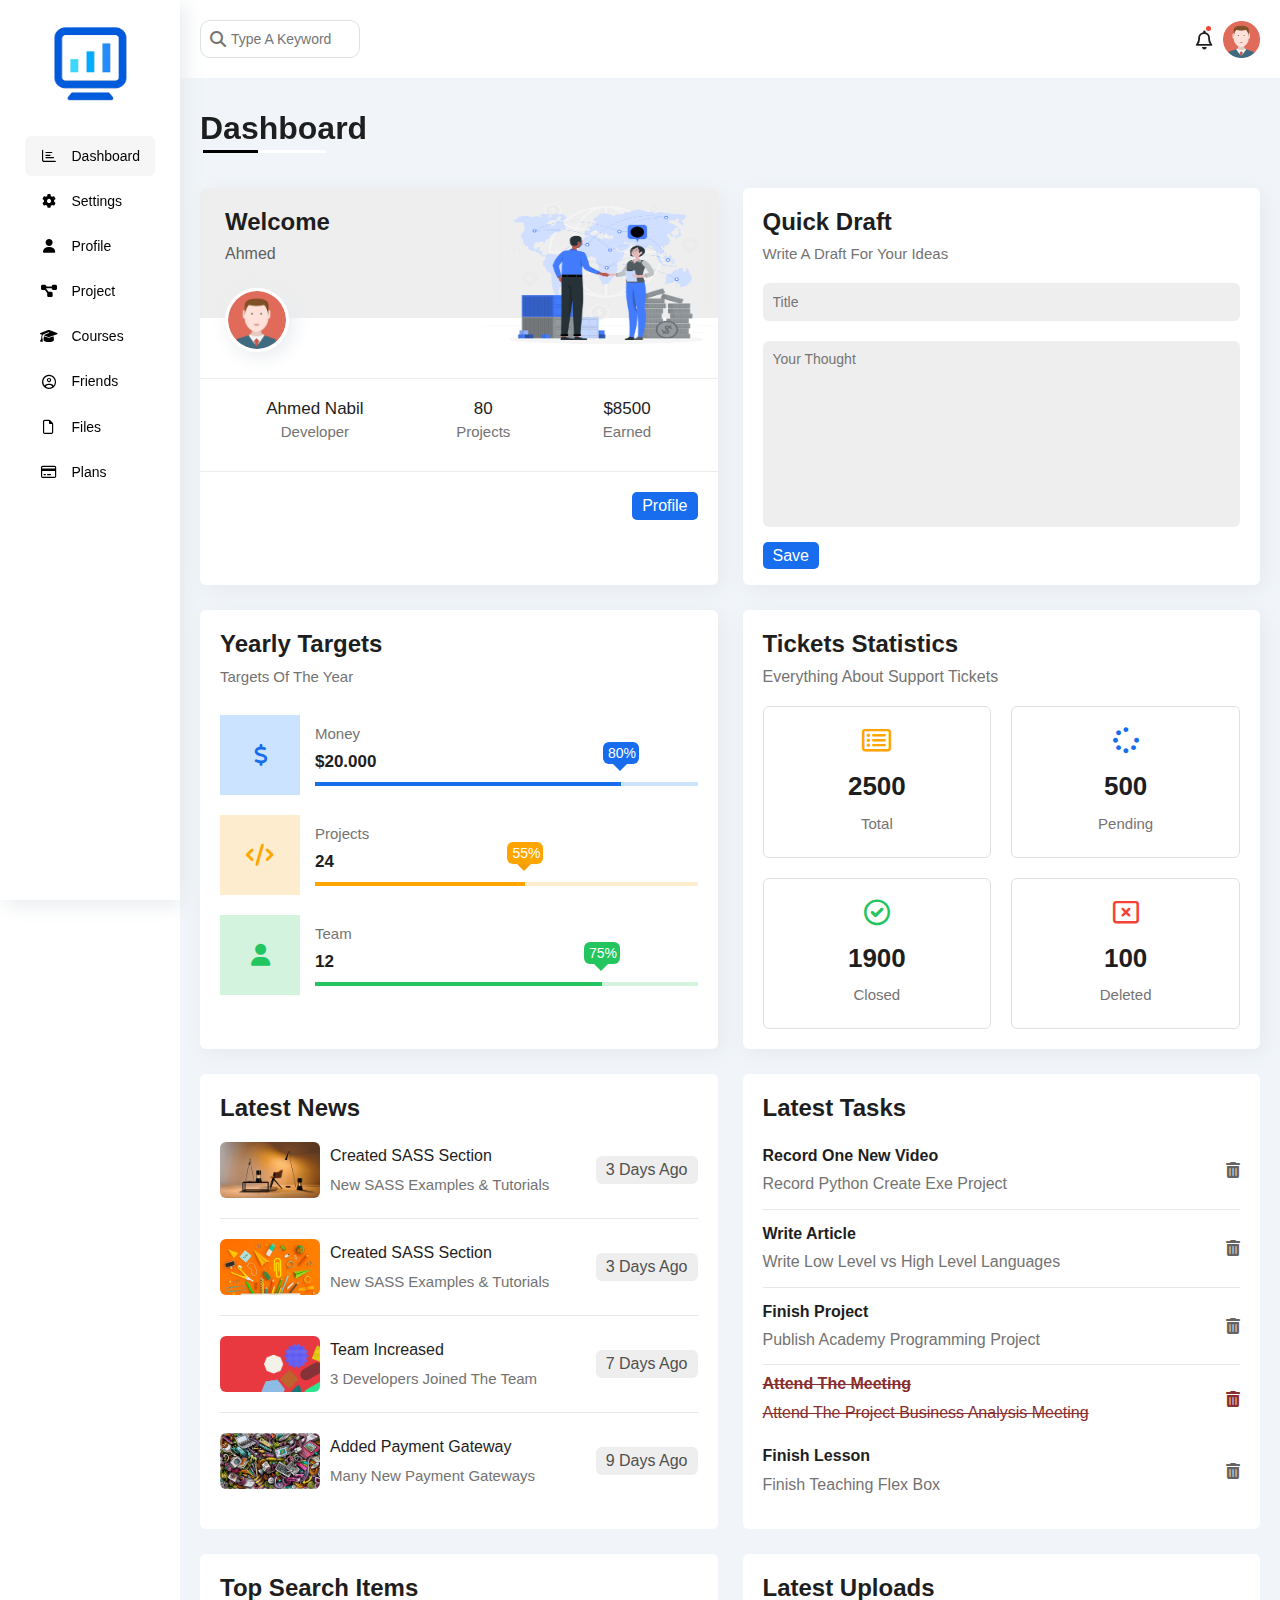
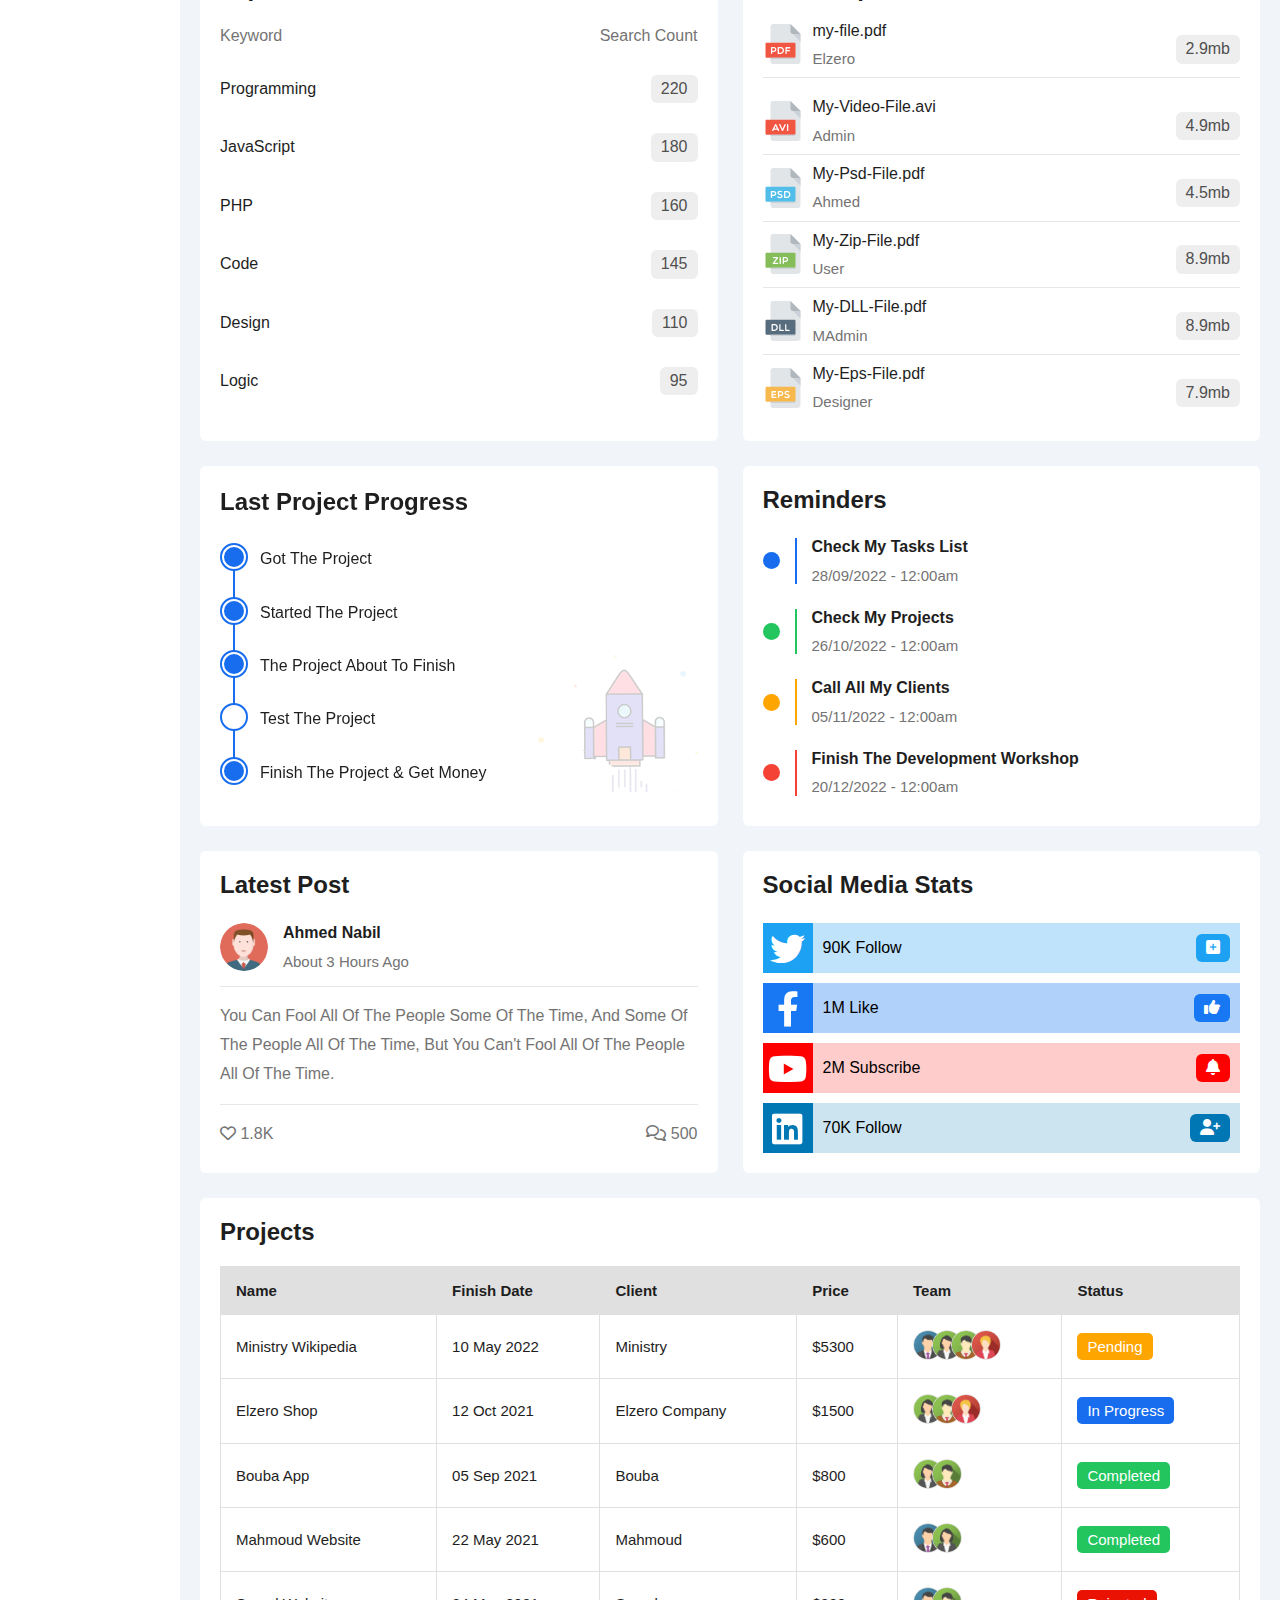
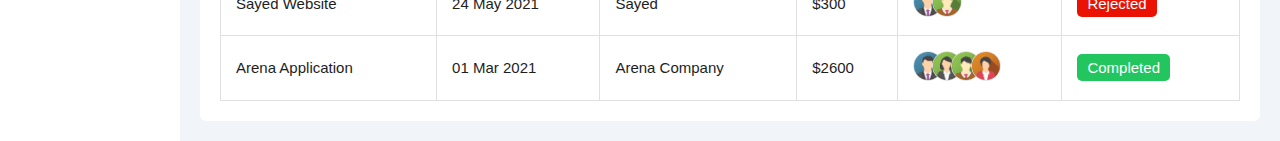
==== index.html @ 58dca756 "Add files via upload" ====
<!DOCTYPE html>
<html lang="en">
<head>
  <!-- HTML Meta Tags -->
<title>Dashboard</title>
<meta charset="UTF-8">
<meta http-equiv="X-UA-Compatible" content="IE=edge">
<meta name="viewport"    content="width=device-width, initial-scale=1.0">
<meta name="description" content="This is Free Dashboard Template For Training">
<meta property="og:image"content="imges/logo-icon.png">
<meta property="og:image:type"  content="imges/png">
<meta property="og:image:width" content="1024">
<meta property="og:image:height"content="1024"> 



  <!-- Font Awesome style -->
  <link rel="stylesheet" href="css/all.min.css">
  <!-- google font -->
  <link rel="stylesheet" href="https://fonts.google.com/share?selection.family=Cairo:wght@300;400;500;600;700;800;900">
  <!-- Favicon icon Img -->
  <link rel="apple-touch-icon"      sizes="180x180"    href="imges/apple-touch-icon.png">
  <link rel="icon" type="image/png" sizes="32x32"      href="imges/favicon-32x32.png">
  <link rel="icon" type="image/png" sizes="16x16"      href="imges/favicon-16x16.png">
  <link rel="manifest" href="imges/site.webmanifest">
  <!-- Normalize File -->
  <link rel="stylesheet" href="css/Normalize.css">
  <!-- css FrameWork File-->
  <link rel="stylesheet" href="css/framework.css">
  <!-- Css Main File -->
  <link rel="stylesheet" href="css/main.css">
</head>
<body>
<div class="container">
  <!-- start aside -->
  <aside class="box-sh">
    <a href="index.html" aria-label="logo"> <img src="imges/logo.png" alt="logo" title="Logo" width="75px" height="136px"> </a>
    <ul>
      <li><a href="index.html"    class="active"  title="Click to Dashboard" aria-label="dashboard"> <i class="ic fa-regular fa-chart-bar fa-fw"></i>      <span>Dashboard</span> </a>
      <li><a href="settings.html"  title="Click to Settings"  aria-label="settings">  <i class="ic fa-solid fa-gear fa-fw"></i>             <span>Settings</span>  </a>
      <li><a href="profile.html"   title="Click to Profile"   aria-label="profile">   <i class="ic fa-solid fa-user fa-fw"></i>             <span>Profile</span>   </a>
      <li><a href="project.html"   title="Click to Project"   aria-label="project">   <i class="ic fa-solid fa-diagram-project fa-fw"></i>  <span>Project</span>   </a>
      <li><a href="courses.html"   title="Click to Courses"   aria-label="courses">   <i class="ic fa-solid fa-graduation-cap fa-fw"></i>   <span>Courses</span>   </a>
      <li><a href="friends.html"   title="Click to Friends"   aria-label="friends">   <i class="ic fa-regular fa-circle-user fa-fw"></i>    <span>Friends</span>   </a>
      <li><a href="files.html"     title="Click to Files"     aria-label="files">     <i class="ic fa-regular fa-file fa-fw"></i>           <span>Files</span>     </a>
      <li><a href="plans.html"     title="Click to Plans"     aria-label="plans">     <i class="ic fa-regular fa-credit-card fa-fw"></i>    <span>Plans</span>     </a>
    </ul>
  </aside>
  <!-- End aside -->

  <!-- start content-->
  <div class="content">

    <!-- start header -->
    <header>
      <div class="input">
        <input type="search" name="search" aria-label="search" placeholder="Type A Keyword">
      </div>
      <div class="bell">
        <i class="fa-regular fa-bell mr-10"></i>
        <img src="imges/avatar.png" alt="avatar " width="37px" height="37px">
      </div>
    </header>
    <!-- End header -->

    <!-- start  Dashboard-->
    <section>
      <h1>Dashboard</h1>
      <div class="dash">
        <div class="welcome brd-6 box-sh pb-10">
        <div class="hed bg-s d-f jc-b">
          <div class="text pt-20">
            <h2>Welcome</h2>
            <p class="mt-10">Ahmed</p>
          </div>
          <img src="imges/welcome.png" alt="welcome" width="250px" height="200px" class="d-n">
        </div>
        <div class="img">
          <img src="imges/avatar.png" alt="avatar"width="64px" height="64px" class="brd-50 box-sh">
        </div>
        <div class="data d-f jc-a  p-20 t-c f-col">
          <div class="fs-17 fw-500 mb-10">Ahmed Nabil <span class="d-b pt-5 tex-c fs-15 font-s">Developer</span></div>
          <div class="fs-17 fw-500 mb-10">80 <span class="d-b mt-1 tex-c pt-5 fs-15 font-s">Projects</span></div>
          <div class="fs-17 fw-500 mb-10">$8500 <span class="d-b mt-1 tex-c pt-5 fs-15 font-s">Earned</span></div>
        </div>
        <div class="btn mr-20">
          <a href="profile.html" class="btn-b d-f mt-20 " aria-label="to Profile" title="Profile">Profile</a>
        </div>
        </div>
        <div class="quick bg-w p-20 brd-6 box-sh">
          <h2>Quick Draft</h2>
          <p class="tex-c mt-10 font-s fs-15">Write A Draft For Your Ideas</p>
          <input type="text" placeholder="Title" aria-label="Title" class="d-b mt-20 bg-s brd-n p-10 brd-6 w-f">
          <textarea name="" id="#" cols="30" rows="9" placeholder="Your Thought" class="d-b mt-20 mb-20 bg-s brd-n p-10 brd-6 w-f"></textarea>
          <a href="#" class="btn-b " aria-label="save" title="Save">Save</a>
        </div>
        <div class="Targets bg-w p-20 brd-6 box-sh">
          <h2>Yearly Targets</h2>
          <p class="fs-15 font-s tex-c mt-10 mb-20">Targets Of The Year</p>
          <div class="dolr mark d-f mb-10">
            <div class="ico mr-15">
              <i class="fa-solid fa-dollar-sign fa-fw i blue "></i> 
            </div>
            <div class="data f1 mt-20">
              <p class="tex-c fs-15 pb-10">Money</p>
              <span class="fs-17 d-b fw-600 pb-10">$20.000</span>
              <div class="prog">
                <span style="width: 80%" data-progress="80%" class="bg-b"></span>
              </div>
            </div>
          </div>
          <div class="code mark d-f mb-10">
            <div class="ico mr-15">
              <i class="fa-solid fa-code fa-fw i orange"></i>
            </div>
            <div class="data f1 mt-20">
              <p class="tex-c fs-15 pb-10">Projects</p>
              <span class="fs-17 d-b fw-600 pb-10">24</span>
              <div class="prog">
                <span style="width: 55%" data-progress="55%" class="bg-o"></span>
              </div>
            </div>
          </div>
          <div class="user mark d-f mb-10">
            <div class="ico mr-15">
              <i class="ic fa-solid fa-user fa-fw i green"></i>
            </div>
            <div class="data f1 mt-20">
              <p class="tex-c fs-15 pb-10">Team</p>
              <span class="fs-17 d-b fw-600 pb-10 ">12</span>
              <div class="prog">
                <span style="width: 75%" data-progress="75%" class="bg-g"></span>
              </div>
            </div>
          </div>
      </div>
      <div class="tickets brd-6 box-sh bg-w p-20">
        <h2>Tickets Statistics</h2>
        <p class="mt-10 tex-c font-s">Everything About Support Tickets</p>
        <div class="content d-f f-r gap-20 mt-20 jc-c">
          <div class="box d-f f-coll jc-c it-c lin brd p-20 brd-6 ">
            <i class="fa-regular fa-rectangle-list orange fs-26 mb-10"></i>
            <p class="fs-26 fw-700">2500</p>
            <span class="tex-c fs-15">Total</span>
          </div>
          <div class="box d-f f-coll jc-c it-c lin brd p-20 brd-6 ">
            <i class="fa-solid fa-spinner blue fs-26 mb-10"></i>
            <p class="fs-26 fw-700">500</p>
            <span class="tex-c fs-15">Pending</span>
          </div>
          <div class="box d-f f-coll jc-c it-c lin brd p-20 brd-6 ">
            <i class="fa-sharp fa-regular fa-circle-check green fs-26 mb-10"></i>
            <p class="fs-26 fw-700">1900</p>
            <span class="tex-c fs-15">Closed</span>
          </div>
          <div class="box d-f f-coll jc-c it-c lin brd p-20 brd-6">
            <i class="fa-regular fa-rectangle-xmark red fs-26 mb-10"></i>
            <p class="fs-26 fw-700">100</p>
            <span class="tex-c fs-15">Deleted</span>
          </div>
        </div>
      </div>
      <div class="news p-20 brd-6 bg-w t-cc">
        <h2>Latest News</h2>
        <div class="d-f it-c jc-b brd-b pt-20 pb-20 f-col">
          <div class="img d-f it-c f-col">
            <img class="brd-6 mr-10" src="imges/news-01.png" alt="SASS Section" width="100px" height="56px">
            <div><p>Created SASS Section</p> <span class="fs-15 font-s d-b tex-c pt-10">New SASS Examples & Tutorials</span> </div>
          </div>
          <p class="btn-sh">3 Days Ago</p>
        </div>
        <div class="d-f it-c jc-b brd-b pt-20 pb-20 f-col">
          <div class="img d-f it-c f-col">
            <img class="brd-6 mr-10" src="imges/news-02.png" alt="SASS Section" width="100px" height="56px">
            <div><p>Created SASS Section</p> <span class="fs-15 font-s d-b tex-c pt-10">New SASS Examples & Tutorials</span> </div>
          </div>
          <p class="btn-sh ">3 Days Ago</p>
        </div>
        <div class="d-f it-c jc-b brd-b pt-20 pb-20 f-col">
          <div class="img d-f  it-c f-col">
            <img class="brd-6 mr-10" src="imges/news-03.png" alt="SASS Section" width="100px" height="56px">
            <div><p>Team Increased</p> <span class="fs-15 font-s d-b tex-c pt-10">3 Developers Joined The Team</span> </div>
          </div>
          <p class="btn-sh ">7 Days Ago</p>
        </div>
        <div class="d-f it-c jc-b pt-20 pb-20 f-col">
          <div class="img d-f it-c f-col">
            <img class="brd-6 mr-10" src="imges/news-04.png" alt="SASS Section" width="100px" height="56px">
            <div><p>Added Payment Gateway</p> <span class="fs-15 font-s d-b tex-c pt-10">Many New Payment Gateways </span> </div>
          </div>
          <p class="btn-sh ">9 Days Ago</p>
        </div>
      </div>
      <div class="tasks p-20 brd-6 bg-w">
        <h2>Latest Tasks</h2>
        <div class=" d-f jc-b it-c pt-15 pb-15 brd-b mt-10">
          <p class="fw-600 mr-10">Record One New Video<span class="fw-500 d-b mt-10 tex-c font-s">Record Python Create Exe Project</span></p>
          <i class="fa-solid fa-trash-can trash"></i>
        </div>
        <div class=" d-f jc-b it-c pt-15 pb-15 brd-b">
          <p class="fw-600 mr-10">Write Article<span class="fw-500 d-b mt-10 tex-c font-s">Write Low Level vs High Level Languages</span></p>
          <i class="fa-solid fa-trash-can trash"></i>
        </div>
        <div class=" d-f jc-b it-c pt-15 pb-15 brd-b">
          <p class="fw-600 mr-10">Finish Project<span class="fw-500 d-b mt-10 tex-c font-s">Publish Academy Programming Project</span></p>
          <i class="fa-solid fa-trash-can trash"></i>
        </div>
        <div class=" d-f jc-b it-c pt-10 pb-10 ">
          <p class="fw-600 tex-d mr-10"><del>Attend The Meeting</del><span class="fw-500 d-b mt-10 tex-c font-s tex-d"><del>Attend The Project Business Analysis Meeting</del></span></p>
          <i class="fa-solid fa-trash-can tex-d "></i>
        </div>
        <div class=" d-f jc-b it-c pt-15 pb-15 ">
          <p class="fw-600 mr-10">Finish Lesson<span class="fw-500 d-b mt-10 tex-c font-s">Finish Teaching Flex Box</span></p>
          <i class="fa-solid fa-trash-can trash"></i>
        </div>
      </div>
      <div class="search p-20 brd-6 bg-w it-c">
        <h2>Top Search Items</h2>
        <div class="d-f jc-b mt-25 mb-15"><span class="tex-c">Keyword</span> <span class="tex-c">Search Count</span> </div>
        <div class="d-f jc-b it-c"><span class="">Programming</span>  <span class="btn-sh mt-15 mb-15">220</span></div>
        <div class="d-f jc-b it-c"><span class="">JavaScript</span>   <span class="btn-sh mt-15 mb-15">180</span></div>
        <div class="d-f jc-b it-c"><span class="">PHP</span>          <span class="btn-sh mt-15 mb-15">160</span></div>
        <div class="d-f jc-b it-c"><span class="">Code</span>         <span class="btn-sh mt-15 mb-15">145</span></div>
        <div class="d-f jc-b it-c"><span class="">Design</span>       <span class="btn-sh mt-15 mb-15">110</span></div>
        <div class="d-f jc-b it-c"><span class="">Logic</span>        <span class="btn-sh mt-15 mb-15">95</span></div>
      </div>
      <div class="Uploads p-20 brd-6 bg-w ">
        <h2>Latest Uploads</h2>
        <div class="d-f it-c jc-b brd-b pt-20 pb-10">
          <div class="img d-f it-c ">
            <img class="mr-10" src="imges/pdf.svg" alt="pdf-file" width="40px" height="40px">
            <div class="font-s"><p>my-file.pdf</p> <span class="fs-15 font-s d-b tex-c pt-10">Elzero</span> </div>
          </div>
          <p class="btn-sh ml-10">2.9mb</p>
        </div>
        <div class="d-f it-c jc-b brd-b pt-20 pb-10">
          <div class="img d-f it-c ">
            <img class="mr-10" src="imges/avi.svg" alt="pdf-file" width="40px" height="40px">
            <div class="font-s"><p>My-Video-File.avi</p> <span class="fs-15 font-s d-b tex-c pt-10">Admin</span> </div>
          </div>
          <p class="btn-sh ml-10">4.9mb</p>
        </div>
        <div class="d-f it-c jc-b brd-b pt-10 pb-10">
          <div class="img d-f it-c ">
            <img class="mr-10" src="imges/psd.svg" alt="psd-file" width="40px" height="40px">
            <div class="font-s"><p>My-Psd-File.pdf</p> <span class="fs-15 font-s d-b tex-c pt-10">Ahmed</span> </div>
          </div>
          <p class="btn-sh ml-10">4.5mb</p>
        </div>
        <div class="d-f it-c jc-b brd-b pt-10 pb-10 ">
          <div class="img d-f it-c ">
            <img class="brd-6 mr-10" src="imges/zip.svg" alt="zib-file" width="40px" height="40px">
            <div class="font-s"><p>My-Zip-File.pdf</p> <span class="fs-15 font-s d-b tex-c pt-10">User</span> </div>
          </div>
          <p class="btn-sh ml-10">8.9mb</p>
        </div>
        <div class="d-f it-c jc-b brd-b pt-10 pb-10">
          <div class="img d-f  it-c ">
            <img class="brd-6 mr-10 " src="imges/dll.svg" alt="dll-file" width="40px" height="40px">
            <div class="font-s"><p>My-DLL-File.pdf</p> <span class="fs-15 font-s d-b tex-c pt-10">MAdmin</span> </div>
          </div>
          <p class="btn-sh ml-10">8.9mb</p>
        </div>
        <div class="d-f it-c jc-b pt-10 pb-10 ">
          <div class="img d-f it-c">
            <img class="brd-6 mr-10" src="imges/eps.svg" alt="ebs-file" width="40px" height="40px">
            <div class="font-s"><p>My-Eps-File.pdf</p> <span class="fs-15 font-s d-b tex-c pt-10">Designer</span> </div>
          </div>
          <p class="btn-sh ml-10">7.9mb</p>
        </div>
      </div>
      <div class="project p-20 brd-6 bg-w ">
        <h2>Last Project Progress</h2>
        <div class="content d-f jc-b">
          <ul class="ml-0 mt-10 ml-20">
            <li class="pt-25 pb-10 pl-20 done font-s">Got The Project</li>
            <li class="pt-25 pb-10 pl-20 done font-s">Started The Project</li>
            <li class="pt-25 pb-10 pl-20 done font-s">The Project About To Finish</li>
            <li class="pt-25 pb-10 pl-20 crunet font-s">Test The Project</li>
            <li class="pt-25 pb-10 pl-20 done font-s">Finish The Project & Get Money</li>
          </ul>
          <img class="d-n" src="imges/project.png" alt="project" width="160px" height="152px">
        </div>
      </div>
      <div class="reminders p-20 brd-6 bg-w">
        <h2>Reminders</h2>
        <div class="mt-25 d-f it-c mb-10"><span class="bg-b d-b brd-50 mr-15 point"></span><p class="bl fw-600 pl-15 font-s ">Check My Tasks List <span class="d-b fs-15 tex-c pt-10 fw-500">28/09/2022 - 12:00am</span></p></div>
        <div class="mt-25 d-f it-c mb-10"><span class="bg-g d-b brd-50 mr-15 point"></span><p class="gr fw-600 pl-15 font-s ">Check My Projects <span class="d-b fs-15 tex-c pt-10 fw-500">26/10/2022 - 12:00am</span></p></div>
        <div class="mt-25 d-f it-c mb-10"><span class="bg-o d-b brd-50 mr-15 point"></span><p class="or fw-600 pl-15 font-s ">Call All My Clients <span class="d-b fs-15 tex-c pt-10 fw-500">05/11/2022 - 12:00am</span></p></div>
        <div class="mt-25 d-f it-c mb-10"><span class="bg-r d-b brd-50 mr-15 point"></span><p class="re fw-600 pl-15 font-s ">Finish The Development Workshop <span class="d-b fs-15 tex-c pt-10 fw-500">20/12/2022 - 12:00am</span></p></div>
      </div>
      <div class="post p-20 brd-6 bg-w">
        <h2>Latest Post</h2>
        <div class="mt-25 d-f it-c brd-b pb-15">
          <img class="brd-50 mr-15" src="imges/avatar.png" alt="user" width="48px" height="48px">
          <p class="fw-600">Ahmed Nabil <span class="fs-15 tex-c pt-10 d-b fw-500">About 3 Hours Ago</span></p>
        </div>
        <p class="lin fw-500 pt-15 pb-15 brd-b fs-16 font-s t-cc tex-c">You Can Fool All Of The People Some Of The Time, And Some Of The People All Of The Time, But You Can't Fool All Of The People All Of The Time.</p>
        <div class="d-f jc-b it-c tex-c pt-20"><span><i class="fa-sharp fa-regular fa-heart"></i> 1.8K</span> <span><i class="fa-sharp fa-regular fa-comments"></i> 500</span></div>
      </div>
      <div class="Social p-20 brd-6 bg-w">
        <h2 class="pb-15">Social Media Stats</h2>
        <div class="box-1 mt-10 pr-10 d-f jc-b it-c twit">
          <div class="d-f it-c font-s"><div class="ico mr-10 rot"><i class="fa-brands fa-twitter"></i></div> 90K Follow</div>
          <a class="btn-sh" href="#" aria-label="twitter" title="Twitter"><i class="fa-solid fa-square-plus"></i></a>
        </div>
        <div class="box-2 mt-10 pr-10 d-f jc-b it-c fac ">
          <div class="d-f it-c font-s"><div class="ico mr-10 rot"><i class="fa-brands fa-facebook-f"></i></div> 1M Like</div>
          <a class="btn-sh" href="#" aria-label="facebook" title="Facebook"><i class="fa-solid fa-thumbs-up"></i></a>
        </div>
        <div class="box-3 mt-10 pr-10 d-f jc-b it-c yout ">
          <div class="d-f it-c font-s"><div class="ico mr-10 rot"><i class="fa-brands fa-youtube"></i></div> 2M Subscribe</div>
          <a class="btn-sh" href="#" aria-label="youtube" title="Youtube"><i class="fa-solid fa-bell"></i></a>
        </div>
        <div class="box-4 mt-10 pr-10 d-f jc-b it-c link ">
          <div class="d-f it-c font-s"><div class="ico mr-10 rot"><i class="fa-brands fa-linkedin"></i></div> 70K Follow</div>
          <a class="btn-sh" href="#" aria-label="linkedin" title="Linkedin"><i class="fa-solid fa-user-plus"></i></a>
        </div>
      </div>
      </div>
      <div class="bg-w brd-6 p-20 mt-25">
        <h2 class="mb-20">Projects</h2>
        <div class="responsive-table">
        <table class="fs-15 w-f brd-t">
          <thead>
            <tr>
              <td>Name</td>
              <td>Finish Date</td>
              <td>Client</td>
              <td>Price</td>
              <td>Team</td>
              <td>Status</td>
            </tr>
          </thead>
          <tbody>
            <tr>
              <td>Ministry Wikipedia</td>
              <td>10 May 2022</td>
              <td>Ministry</td>
              <td>$5300</td>
              <td>
                <img src="imges/team-01.png" alt="team-01"/>
                <img src="imges/team-02.png" alt="team-02"/>
                <img src="imges/team-03.png" alt="team-03"/>
                <img src="imges/team-05.png" alt="team-0"/>
              </td>
              <td>
                <span class="btn-o">Pending</span>
              </td>
            </tr>
            <tr>
              <td>Elzero Shop</td>
              <td>12 Oct 2021</td>
              <td>Elzero Company</td>
              <td>$1500</td>
              <td>
                <img src="imges/team-02.png" alt="team-02"/>
                <img src="imges/team-03.png" alt="team-03"/>
                <img src="imges/team-05.png" alt="team-0"/>
              </td>
              <td><span class="btn-b">In Progress</span></td>
            </tr>
            <tr>
              <td>Bouba App</td>
              <td>05 Sep 2021</td>
              <td>Bouba</td>
              <td>$800</td>
              <td>
                <img src="imges/team-02.png" alt="" />
                <img src="imges/team-03.png" alt="" />
              </td>
              <td><span class="btn-g">Completed</span></td>
            </tr>
            <tr>
              <td>Mahmoud Website</td>
              <td>22 May 2021</td>
              <td>Mahmoud</td>
              <td>$600</td>
              <td>
                <img src="imges/team-01.png" alt="" />
                <img src="imges/team-02.png" alt="" />
              </td>
              <td><span class="btn-g">Completed</span></td>
            </tr>
            <tr>
              <td>Sayed Website</td>
              <td>24 May 2021</td>
              <td>Sayed</td>
              <td>$300</td>
              <td>
                <img src="imges/team-01.png" alt="" />
                <img src="imges/team-03.png" alt="" />
              </td>
              <td><span class="btn-r">Rejected</span></td>
            </tr >
            <tr>
              <td>Arena Application</td>
              <td>01 Mar 2021</td>
              <td>Arena Company</td>
              <td>$2600</td>
              <td>
                <img src="imges/team-01.png" alt="" />
                <img src="imges/team-02.png" alt="" />
                <img src="imges/team-03.png" alt="" />
                <img src="imges/team-04.png" alt="" />
              </td>
              <td><span class="btn-g">Completed</span></td>
            </tr >
          </tbody>
        </table>
      </div>
    </div>
    </section>
    <!-- End  Dashboard -->
  </div>
  <!-- End content-->
</div>

  <!--Font-Awesome Js File  -->
  <script src="js/all.min.js"></script>
</body>
</html>
---- css/framework.css ----
.btn-sh{
  padding:5px 10px;
  background-color: var(--second-back);
  width: fit-content;
  border-radius: 6px;
  color: #505050;
}
.btn-b{
  background-color: var(--main-color);
  color: #fff;
  padding:5px 10px;
  border: none;
  outline: none;
  border-radius: 5px;
  cursor: pointer;
  width: fit-content;
}
.btn-b:hover{
  background-color: var(--alt-color);
}
.btn-g{
  background-color: var(--green-color);
  color: #fff;
  padding:5px 10px;
  border: none;
  outline: none;
  border-radius: 5px;
  cursor: pointer;
  width: fit-content;
}
.btn-g:hover{
  background-color:#039839d8;
}
.btn-o{
  background-color: var(--orange-color);
  color: #fff;
  padding:5px 10px;
  border: none;
  outline: none;
  border-radius: 5px;
  cursor: pointer;
  width: fit-content;
}
.btn-o:hover{
  background-color:#e1930b ;
}
.btn-r{
  background-color:var(--remove-color);
  color: #fff;
  padding:5px 10px;
  border: none;
  outline: none;
  border-radius: 5px;
  cursor: pointer;
  background-color: #e91203;
  font-size: 15px;
}
@media(max-width:767px){
  .btn-sh,
  .btn-r,
  .btn-o,
  .btn-g,
  .btn-b{
    font-size: 16px;
  }
}
.btn-r:hover{
  background-color:#d81103;
}
.brd-n{
  border: none;
  outline:none;
}
.trash{
  color: #646464;
  cursor: pointer;
  transition: var(--main-transition);
}
.trash:hover{
  color: #f33f32;
}
.brd{
  border: 1px solid var(--border-color);
}
.brd-t{
  border-top: 1px solid var(--border-color);
}
.brd-b{
  border-bottom: 1px solid #e6e6e6;
}
.brd-50{
  border-radius: 50%;
}
.brd-6{
  border-radius: 6px;
}
.d-b{
  display: block;
}
.d-f{
  display: flex;
}
.f-coll{
  flex-direction: column;
}
.it-c{
  align-items: center;
}
.gap-10{
  gap:10px;
}
.gap-15{
  gap:15px;
}
.gap-20{
  gap:20px;
}
.gap-25{
  gap:25px;
}
.f1{
  flex: 1;
}
.jc-b{
  justify-content: space-between;
}
.jc-a{
  justify-content: space-around;
}
.jc-c{
  justify-content:center;
}
.jc-e{
  justify-content:space-evenly;
}
.jc-en{
  justify-content:flex-end;
}
.f-r{
  flex-wrap: wrap;
}
.mt-10{
  margin-top: 10px;
}
.mt-15{
  margin-top: 15px;
}
.mb-10{
  margin-bottom: 10px;
}
.mb-15{
  margin-bottom: 15px;
}
.mt-20{
  margin-top: 20px;
}
.mt-25{
  margin-top: 25px;
}
.mb-20{
  margin-bottom: 20px;
}
.ml-10{
  margin-top: 10px;
}
.ml-10{
  margin-left: 10px;
}
.mr-10{
  margin-right: 10px;
}
.ml-15{
  margin-left: 15px;
}
.mr-15{
  margin-right: 15px;
}
.ml-20{
  margin-left: 20px;
}
.mr-20{
  margin-right: 20px;
}
.pt-5{
  padding-top: 5px;
}
.pt-10{
  padding-top: 10px;
}
.pb-10{
  padding-bottom: 10px;
}
.pt-15{
  padding-top: 15px;
}
.pb-15{
  padding-bottom: 15px;
}
.pt-20{
  padding-top: 20px;
}
.pb-20{
  padding-bottom: 20px;
}
.pt-25{
  padding-top: 25px;
}
.pb-25{
  padding-bottom: 25px;
}
.pl-10{
  padding-left: 10px;
}
.pr-5{
  padding-right: 5px;
}
.pr-10{
  padding-right: 10px;
}
.pl-15{
  padding-left: 15px;
}
.pr-15{
  padding-right: 15px;
}
.pl-20{
  padding-left: 20px;
}
.pr-20{
  padding-right: 20px;
}
.p-10{
  padding: 10px;
}
.p-15{
  padding: 15px;
}
.p-20{
  padding: 20px;
}
.p-25{
  padding: 25px;
}
.m-5{
  margin: 8px;
}
.m-10{
  margin: 10px;
}
.m-20{
  margin: 20px;
}
.m-25{
  margin: 25px;
}
.fs-13{
  font-size: 14px;
}
.fs-14{
  font-size: 14px;
}
.fs-15{
  font-size: 15px;
}
.fs-17{
  font-size: 17px;
}
.fs-19{
  font-size: 19px;
}
.fs-22{
  font-size: 22px;
}
.fs-26{
  font-size: 26px;
}
.fw-500{
  font-weight: 500;
}
.fw-600{
  font-weight: 600;
}
.fw-700{
  font-weight: 700;
}
.t-c{
  text-align: center;
}
.t-r{
  text-align:right;
}
.tex-c{
  color: var(--tex-color);
}
.tex-d{
  color: #892f2f;
}
.lin{
  line-height: 1.8;
}
.bg-s{
  background-color: var(--second-back);
}
.bg-w{
  background-color: #fff;
}
.bg-b{
  background-color:var(--main-color);
}
.bg-g{
  background-color:var(--green-color);
}
.bg-r{
  background-color: var(--red-color);
}
.bg-o{
  background-color: var(--orange-color);
}
.green{
  color: var(--green-color);
}
.orange{
  color: var(--orange-color);
}
.blue{
  color: var(--main-color);
}
.red{
  color:var(--red-color);
}
.box-sh{
  box-shadow: var(--box-shadow);
}
.w-f{
  width: 100%;
}
.w-fit{
  width: fit-content;
}
.rot {
  position: absolute;
  left: 0;
  top: 0;
  width: 52px;
  transition: 0.3s;
}
.rot:hover {
  transform: rotate(5deg);
}

@media(max-width:767px){
  .d-n{
  display: none;
  }
  .f-col{
    flex-direction: column;
    gap: 10px;
    margin-bottom: 12px;
  }
  .font-s{
    font-size: 14px;
  }
  .font-ss{
    font-size: 16px;
  }
  .t-cc{
    text-align: center;
  }
  .p-m{
    margin-top: 20px;
  }
}
input {
  appearance: none;
  -webkit-appearance: none;
}
.toggle label {
  display: block;
  position: relative;
  width: 78px;
  height: 30px;
  border-radius:21px;
  cursor: pointer;
  font-size:14px;
  color:#d6d6d6;
  transition: .3s;
}
.toggle label::after {
  content: "";
  display: flex;
  justify-content: center;
  align-items: center;
  border-radius: 100%;
  background-color:#fff;
  animation-name: toggle-size;
  animation-duration: 0.3s;
  animation-timing-function: ease-out;
  animation-direction: forwards;
  animation-iteration-count: 1;
  animation-play-state: running;
} 
.toggle label::after, .toggle label .toggle-on, .toggle label .toggle-off {
  position: absolute;
  display: flex;
  align-items: center;
  justify-content: center;
  top: 50%;
  left: 20%;
  width:16px;
  height:15px;
  padding: 2px;
  transform: translateY(-50%) translateX(-50%);
  transition: left 0.3s ease-in-out, background-color 0.3s ease-out, width 0.4s ease-in-out, height 0.4s ease-in-out, opacity 0.3s ease-in-out;
}
.toggle input:checked + label::after, .toggle input:checked + label .toggle-on, .toggle input:checked + label .toggle-off{
  left: 82%;
}
.toggle input:checked + label{
  background-color: var(--main-color);
  color: var(--main-color);
}
.toggle .toggle-on, .toggle .toggle-off {
  z-index: 2;
}
.toggle input:not(:checked) + label{
  background: #d6d6d6;
}
.toggle input:checked + label .toggle-off, .toggle input:not(:checked) + label .toggle-on {
  width: 0;
  height: 0;
  opacity: 0;
}
@media(max-width:767px){
.toggle label{
    width: 65px;
    height: 25px;
    padding: 2px;
  }
.toggle label::after, .toggle label .toggle-on, .toggle label .toggle-off {
    width: 13px;
    height: 13px;
    font-size: 13px;
  }
  .toggle label::after, .toggle label .toggle-on, .toggle label .toggle-off {
  left: 16%;
  }
.toggle input:checked + label::after, .toggle input:checked + label .toggle-on, .toggle input:checked + label .toggle-off{
  left: 82%;
  }
}
---- css/main.css ----
/*  Start Global Values */
*{
  box-sizing: border-box;
  -webkit-box-sizing: border-box;
  -moz-box-sizing: border-box;
  margin: 0;
  padding: 0;
}
body{
font-family: 'Cairo', sans-serif;
color: #1e1e1e;
}
html{
  scroll-behavior: smooth;
}
ul{
  list-style: none;
}
a{
  text-decoration: none;
}
/*  End Global Values */

/*start variables */
:root{
--main-color:#176dee  ;
--hover-color:#f6f6f6  ;
--second-back:#eee;
--alt-color:#0059d5 ;
--tex-color:#747373 ;
--border-color:#e0e0e0;
--main-transition:.3s ;
--box-shadow: 4px 4px 20px  #e6e9ec;
--green-color:#22c55e;
--orange-color:#ffa500;
--red-color:#f44336;
}
/*End variables */
::-webkit-scrollbar {
  width: 15px;
}
::-webkit-scrollbar-track {
  background: #fff; 
}
::-webkit-scrollbar-thumb {
  background: var(--main-color); 
}
::-webkit-scrollbar-thumb:hover {
  background: var(--alt-color); 
}
::placeholder{
  font-size: 14px;
}
.active{
  background-color: var(--hover-color);
}
.container {
  display: flex;
}
/* start aside */
.container aside{
  background-color: #fff;
  height: 100vh;
  top: 0px;
  position: sticky;
}
.container aside img{
  padding-top: 25px;
  padding-bottom: 35px;
  display:block;
  margin: auto;
  position: relative;
}
.container aside ul li{
  text-align: center;
  padding:0 25px;
}
.container aside ul li a{
  color: #000;
  display: flex;
  gap: 14px;
  align-items: center;
  padding:12px 15px;
  border-radius: 6px;
  transition: var(--main-transition);
  font-size: 14px;
  margin-bottom: 5px;
} 
.container aside ul li a:hover:not(.active){
  background-color: var(--hover-color);
  transform: translateX(6px);
}
  @media(max-width:767px){
    .container aside {
      width: 55px;
      padding: 10px  12px;
    }
    .container aside img{
      width: 35px;
      height:95px;
    }
    .container aside ul li{
      padding: 0;
    }
    .container aside ul li a{
      padding:10px 15px;
      justify-content: center;
      font-size: 15px;
    }
    .container aside span{
      display: none;
    }
  }
/* End aside */

.container .content{
  overflow:hidden;
  flex: 1;
}
/* start header */
.container header{
  display: flex;
  justify-content:space-between;
  align-items: center;
  margin: 20px;
}
.container header .input input{
  padding: 10px;
  width: 160px;
  border-radius: 10px;
  outline: none;
  border: none;
  border: 1px solid var(--border-color);
  padding-left:30px ;
  font-size: 14px;
  appearance: auto;
  transition: var(--main-transition);
}
.container header .input{
  position: relative;
}
.container header .input::before{
  font-family:var(--fa-style-family-classic);
  content:"\f002";
  position: absolute;
  top: 10px;
  left: 10px;
  font-weight: bold;
  color: var(--tex-color);
}
.container header .input input:focus{
  width: 200px;
}
.container header .input input:focus::placeholder{
  transition: var(--main-transition);
  opacity:0;
}
.container header .bell{
  display: flex;
  align-items: center;
  font-size: 19px;
  position: relative;
}
.container header .bell::before{
  content: "";
  position: absolute;
  width: 5px;
  height:5px;
  border-radius: 50%;
  background-color: #f44336;
  top:5px;
  left:10px
}
@media(max-width:767px){
  .container header{
    margin: 10px;
  }
  .container header .input input:focus{
    width: 170px;
  }
  .container header .bell{
    font-size: 16px;
}
}
/* End header */

/*start section*/
.container section{
  min-height: 100vh;
  background-color:#f1f5f9 ;
  padding: 10px 20px 20px;
}
.container section h1{
  position: relative;
  padding-bottom: 20px;
}
.container section h1::after,
.container section h1::before{
  content: "";
  position: absolute;
  height: 3px;
  bottom:13px;
  left: 3px;
}
.container section h1::before{
  width:55px;
  background-color: #000;
  z-index: 1;
}
.container section h1::after{
  background-color: #fff;
  width: 123px;
}
@media(max-width:767px){
  .container section{
  padding:10px 10px 20px;
  }
}
/*End section*/

/*Start .dash*/
.container section .dash{
  display: grid; 
  grid-template-columns: repeat(auto-fill, minmax(450px , 1fr));
  grid-gap: 25px;
}
@media (max-width: 767px) {
  .container section .dash {
    grid-template-columns: minmax(200px, 1fr);
    grid-gap: 10px;
  }
}
.container section .dash .welcome{
  background-color: #fff;
}
.container section .dash .welcome .hed{
  border-radius: 6px 6px 0 0;
  padding:0px 25px;
  height: 130px;
}
.container section .dash .welcome .hed p{
  color: #5f5e5e;
}
.container section .dash .welcome .hed img{
  position: relative;
  top:-15px;
  right:-38px;
}
.container section .dash .welcome .data{
  border-top:1px solid var(--second-back); ;
  border-bottom:1px solid var(--second-back); ;
}
.container section .dash .welcome .img{
  position: relative;
  width: fit-content;
  margin-bottom: 60px;
}
.container section .dash .welcome .img img{
  position: absolute;
  object-fit: cover;
  top: -30px;
  left: 25px;
  border: 3px solid #fff;
}
.container section .dash .btn{
  display: flex;
  justify-content: flex-end;
}
textarea{
  resize: none;
}
@media(max-width:767px){
  .container section .dash .welcome .img{
  margin: 0 auto 60px;
}
.container section .dash .welcome .img img{
  left: 50%;
  transform: translateX(-50%);
}
.container section .dash .welcome .btn{
  margin-bottom: 20px;
}
}
.container section .dash .dolr .ico, 
.container section .dash .code .ico,
.container section .dash .user .ico{ 
  width: 80px;
  height: 80px;
  font-size: 10px;
  display: flex;
  justify-content: center;
  align-items: center;
  font-size: 22px;
  margin-top: 10px;
} 
.container section .dash .dolr .ico{
  background-color:#cce3ff ;
}
.container section .dash .code .ico{
  background-color:#fdecce ;
}
.container section .dash .user .ico{
  background-color:#d3f3df ;
}
.container section .dash .dolr .prog{
  height: 4px;
  background-color: #cce3ff;
}
.container section .dash .code .prog{
  height: 4px;
  background-color: #fdecce;
}
.container section .dash .user .prog{
  height: 4px;
  background-color: #d3f3df;
}
.container section .dash .dolr .prog span,
.container section .dash .code .prog span,
.container section .dash .user .prog span{
  display: block;
  height:4px;
  position: relative;
  width: 200%;
}
.container section .dash .dolr .prog span::before,
.container section .dash .code .prog span::before,
.container section .dash .user .prog span::before{
  content: attr(data-progress);
  position: absolute;
  color:#fff;
  margin-top: -40px;
  right: -18px;
  padding:3px 5px;
  width: 26px;
  text-align: center;
  border-radius: 6px;
  font-size: 14px;
}
.container section .dash .dolr .prog span::before{
  background-color: var(--main-color);
}
.container section .dash .code .prog span::before{
  background-color: var(--orange-color);
}
.container section .dash .user .prog span::before{
  background-color: var(--green-color)
}
.container section .dash .dolr .prog span::after{
  content:"";
  position: absolute;
  border-width: 7px;
  top: -18px;
  right: -6px;
  border-style:solid ;
  border-color:#176dee transparent transparent transparent;
}
.container section .dash .code .prog span::after{
  content:"";
  position: absolute;
  border-width: 7px;
  top: -18px;
  right: -6px;
  border-style:solid ;
  border-color:#f59e0b transparent transparent transparent;
}
.container section .dash .user .prog span::after{
  content:"";
  position: absolute;
  border-width: 7px;
  top: -18px;
  right: -6px;
  border-style:solid ;
  border-color:#22c55e transparent transparent transparent;
}
.container section .dash .tickets .box{
  width: calc(50% - 10px);
}
.container section .responsive-table{
  overflow-x: auto;
}
.container section table{
  border-spacing:0 ;
  min-width: 1000px;
}
.container section table thead{
  background-color: var(--border-color);
}
.container section table thead td{
  font-weight: bold;
}
.container section table td{
  border-spacing:0 ;
  padding: 15px;
  border-left:1px solid var(--border-color) ;
  border-bottom:1px solid var(--border-color) ;
}
.container section table td:last-child{
  border-right:1px solid var(--border-color) ;
}
.container section table tbody td img{
  position: relative;
  width: 30px;
  height: 30px;
  border-radius: 50%;
  border: 1px solid var(--border-color);
  transition: var(--main-transition);
  cursor: pointer;
}
.container section table tbody td img:hover{
  z-index: 1;
}
.container section table tbody td img:not(:first-child){
  margin-left: -15px;
}
.container section table tr:hover td {
  background-color:var(--hover-color);
}
@media (max-width: 767px) {
  .container section .dash .tickets .box {
    width: 100%;
  }
}
.container section .dash .project ul,
.container section .dash .project .done,
.container section .dash .project .crunet{
  position: relative;
}
.container section .dash .project ul::before{
  content: "";
  position: absolute;
  width: 2px;
  top: 26px;
  height:230px;
  background-color: var(--main-color);
  margin-left:-7px;
}
.container section .dash .project .done::before,
.container section .dash .project .crunet::before{
  content: "";
  position: absolute;
  width: 20px;
  top: 20px;
  border-radius: 50%;
  height:20px;
  margin-left:-38px;
  outline: 2px solid var(--main-color);
  border: 2px solid #fff;
}
.container section .dash .project ul .done::before{
  background-color: var(--main-color);
}
.container section .dash .project .crunet::before{
  background-color: #fff;
  animation: change-color .8s infinite alternate;
  -webkit-animation: change-color .8s infinite alternate;
}
@keyframes change-color {
  0%{
    background-color: var(--main-color);
  }
}
.container section .dash .project img{
  opacity: 20%;
  position: relative;
  top:140px;
}
.container section .dash .reminders .bl{
  border-left: 2px solid var(--main-color);
}
.container section .dash .reminders .gr{
  border-left: 2px solid var(--green-color);
}
.container section .dash .reminders .or{
  border-left: 2px solid var(--orange-color);
}
.container section .dash .reminders .re{
  border-left: 2px solid var(--red-color);
}
.container section .dash .reminders .point{
  width: 17px;
  height: 17px;
}
.container section .dash .Social .box-1{
  background-color: #bee3fb;
  color:#000;
}
.container section .dash .Social .box-1 a{
  background-color: #1da1f2;
  color: #fff;
}
.container section .dash .Social .box-1 .ico{
  background-color: #1da1f2;
}
.container section .dash .Social .box-2{
  background-color: #b0d1fa ;
  color: #000;
}
.container section .dash .Social .box-2 a{
  background-color: #1877f2;
  color: #fff;
}
.container section .dash .Social .box-2 .ico{
  background-color: #1877f2;
}
.container section .dash .Social .box-3{
  background-color: #ffcccc ;
  color: #000;
}
.container section .dash .Social .box-3 a{
  background-color: #ff0000;
  color: #fff;
}
.container section .dash .Social .box-3 .ico{
  background-color: #ff0000;
}
.container section .dash .Social .box-3{
  background-color: #ffcccc ;
  color: #000;
}
.container section .dash .Social .box-3 a{
  background-color: #ff0000;
  color: #fff;
}
.container section .dash .Social .box-4 .ico{
  background-color: #0077b5;
}
.container section .dash .Social .box-4{
  background-color: #cce4f0 ;
  color:  #000;
}
.container section .dash .Social .box-4 a{
  background-color: #0077b5;
  color: #fff;
}
.container section .dash .Social .ico{
  position: relative;
  max-width: 50px;
  height: 50px;
  font-size: 10px;
  color: #fff;
  font-size: 35px;
  display: flex;
  justify-content:center;
  align-items: center;
}
.container section .dash .Social a:hover{
  transition: var(--main-transition);
  opacity: 65%;
}
/*End .dash*/

/* start setting */
.setting :nth-child(2) input[type="email"]{
  background-color: #ebf2fc;
  cursor: no-drop;
}
.setting > :nth-child(4) input{
  border-left: none;
  background-color: var(--second-back);
  border-radius: 0 6px 6px 0;
} 
.setting > :nth-child(4) div:focus-within .ico{
  color: #000;
}
.setting .ico{
  background-color: var(--second-back);
  padding:11.2px;
  width: 43px;
  border-radius: 6px 0px 0px 6px;
  border-right: none;
  border-right: 1px solid var(--border-color);
}
.setting input[type="checkbox"],
.setting input[type="radio"]{
  appearance: none;
  -webkit-appearance: none;
}
.setting .control label {
  padding-left:30px;
  cursor: pointer;
  position: relative;
}
.setting .control label::before,
.setting .control label::after {
  position: absolute;
  left: -5px;
  top: 50%;
  margin-top: -10px;
  border-radius: 4px;
}
.setting .control label::before {
  content: "";
  width: 14px;
  height: 14px;
  border: 2px solid var(--border-color);
  transition:var(--main-transition);
}
.setting .control label:hover::before {
  border-color: var(--main-color);
}
.setting .control label::after {
  font-family: var(--fa-style-family-classic);
  content: "\f00c";
  font-weight: 900;
  background-color: var(--main-color);
  color: white;
  font-size: 12px;
  width: 18px;
  height: 18px;
  display: flex;
  justify-content: center;
  align-items: center;
  transform: scale(0) rotate(360deg);
  transition:var(--main-transition);
}
.setting .control input[type="checkbox"]:checked + label::after {
  transform: scale(1);
}
.setting .manger .radio-1 label {
  padding-left: 30px;
  font-size: 17px;
  cursor: pointer;
  position: relative;
}
.setting .manger .radio-1 label::before {
  content: "";
  position: absolute;
  top: 50%;
  left: 0;
  margin-top: -11px;
  width: 18px;
  height: 18px;
  border: 2px solid var(--border-color);
  border-radius: 50%;
}
.setting .manger .radio-1 label::after {
  content: "";
  position: absolute;
  top: 3.7px;
  left: 5px;
  width: 12px;
  height: 12px;
  background: var(--main-color);
  border-radius: 50%;
  transition: 0.3s;
  transform: scale(0);
}
.setting .manger .radio-1 input[type="radio"]:checked + label::before {
  border-color: var(--main-color);
}
.setting .manger .radio-1 input[type="radio"]:checked + label::after {
  transform: scale(1);
}
.setting .manger .radio-2 {
  display: grid;
  grid-template-columns:repeat(auto-fill, minmax(300px , 1fr));
  gap: 10px;
}
.setting .manger .radio-2 label{
  display: flex;
  gap: 17px;
  flex-direction: column;
  padding: 15px;
}
  .setting .manger .radio-2 label{
    border: 2px solid #eee;
    cursor: pointer;
  }

.setting .manger .radio-2 input:checked + label{
  border: 2px solid var(--main-color);
  color:var(--main-color);
}
@media(max-width:767px){
  .setting .manger .radio-2 {
    grid-template-columns:repeat(auto-fill, minmax(210px , 1fr));
    align-content: center;
    margin-left: -8px;
  }
}
/* End setting */

/* start profile */
.profile .toggle label::after, .toggle label .toggle-on, .toggle label .toggle-off {
  width:10px;
  height:10px;
  padding: 2px;
  font-size: 11px;
}
.profile .toggle label {
  display: block;
  position: relative;
  width: 78px;
  height: 22px;
}

.profile .img-box{
  width: 300px;
  border-right: 1px solid var(--border-color);
}
.profile .img-box .range{
  height: 6px;
  width: 150px;
  margin: 10px auto;
  position: relative;
}
.profile .img-box .range::before{
  position: absolute;
  content: "";
  background-color: var(--main-color);
  height: 100%;
  width: 70%;
  left: 0;
  border-radius: 6px;
}
.profile .img-box .star{
  color: #f59e0b;
}
.profile .info-box .info-row{
  transition: var(--main-transition);
}
.profile .info-box .info-row:hover{
  background-color: var(--hover-color);
}
.profile .info-box .info-row {
  flex-wrap: wrap;
  gap: 15px;
} 
.profile .info-box .info-row > div {
  min-width: 280px;
} 
.profile .data .skills{
  flex-grow: 1;
}
.profile .data .activities{
  line-height: 1.6;
  flex-grow: 2;
}
@media(max-width:990px){
  .profile .data{
    flex-direction: column;
  }
  .profile .data .skills > div{
    text-align: center;
  }
}
@media(max-width:767px){
  .profile .overview{
    padding: 8px;
  }
  .profile .img-box{
    border: none;
  }
  .profile .info-row{
    padding: 10px;
  }
  .profile .info-box .info-row {
    line-height: 1.5;
    gap: px;
  } 
  .profile .info-box .info-row > div {
    min-width: 195px;
    padding-right:5px;
  }
  .profile .data .skills{
    font-size: 14px;
    padding: 15px;
  }
  .profile .data .activities p{
    text-align: center;
    padding: 15px;
  }
}
/* End profile */

/* start project */
.project h2{
  position: relative;
  padding-top: 2px;
}
.project h2 span{
  position: absolute;
  right:0px;
  top: -10px;
}
.project h2 + p{
  padding-top: 10px;
}
.project .img{
  margin-top: 20px;
  margin-left:12px;
}
.project .img img{
  margin-left: -15px;
  cursor: pointer;
}
.project .img img:hover{
  z-index: 1;
}
.project .show{
  margin-top: 30px;
  padding: 20px 0;
}
.project .range{
  height: 8px;
  width: 270px;
  position: relative;
}
.project .range::before{
  position: absolute;
  content: "";
  background-color: var(--second-back);
  height: 100%;
  left: -1px;
  border-radius:6px ;
}
.project .row-1 .range::before{
  width: 60%;
  background-color: var(--red-color);
}
.project .row-2 .range::before{
  width: 85%;
  background-color: var(--green-color);
}
.project .row-3 .range::before{
  width: 70%;
  background-color: var(--main-color);
}
.project .row-3 .range::before{
  width: 57%;
  background-color: var(--red-color);
}
.project .row-4 .range::before{
  width: 70%;
  background-color: var(--orange-color);
}
.project .row-5 .range::before{
  width: 80%;
  background-color: var(--green-color);
}
@media(max-width:767px){
  .project .show{
    display: flex;
    flex-wrap: wrap;
    justify-content: flex-end;
    gap: 10px;
  }
  .project .range{
    width: 200px;
  }
}
/* End project */

/* Start courses */
.courses{
  display: grid;
  grid-template-columns: repeat(auto-fill, minmax(330px, 1fr));
  grid-gap: 20px;
}
@media(max-width:767px){
  .courses{
    grid-template-columns: repeat(auto-fill, minmax(220px, 1fr));
  }
}
.courses .box{
  overflow: hidden;
  position: relative;
}
.courses img{
  border-radius: 6px 6px 0px 0;
}
.courses .instructor{
  position: absolute;
  top:15px;
  left: 15px;
  border-radius: 50%;
  border: 2px solid var(--border-color);
}
.courses .box .text :nth-child(2){
  line-height: 1.5;
}
.courses .box .text :nth-child(3){
  position: relative;
}
.courses .box .text :nth-child(3) a{
  position: relative;
}
.courses .box .text :nth-child(3) {
  display: flex;
  justify-content: center;
  align-items: center;
}
.courses .box .text :nth-child(3)::before{
  position: absolute;
  content: "";
  width: 100%;
  top: 68%;
  height: 1px;
  background-color: var(--border-color);
}
/* End courses */

/* Start Friends */
.friends{
  display: grid;
  grid-template-columns: repeat(auto-fill, minmax(300px, 1fr));
  grid-gap: 25px;
}
@media(max-width:767px){
  .friends{
    grid-template-columns: repeat(auto-fill, minmax(220px, 1fr));
    margin: 0 20px;
  }
}
.friends .box .img .icon{
  display: flex;
}
.friends .box .img .icon a{
  display: flex;
  align-items: center;
  justify-content: center;
  transition: var(--main-transition);
  width: 33px;
  height:33px; 
  margin-right:7px;
}
.friends .box .img .icon a:hover{
  background-color: var(--main-color);
  color: #fff;
}
.friends .butn span,
.friends .butn span{
  margin-bottom:10px;
}
/* End Friends */

/* Start Files */
.files .download{
  flex: 1;
  display: grid;
  grid-template-columns: repeat(auto-fill, minmax(200px, 1fr));
  gap: 20px;
}
.files .upload{
  min-width: 260px;
  max-height: 430px;
}
.files .upload a:hover .up{
  animation: to-up .3s linear infinite alternate;
  -webkit-animation: to-up .3s linear infinite alternate;
}
@keyframes to-up {
from {
  transform: translateY(0px);
}
to {
  transform: translateY(-5px);
}
}
.upload .ico{
  border-radius: 2px;
  width: 40px;
  height: 40px;
  display: flex;
  justify-content: center;
  align-items: center;
  font-size: 18px;
  margin-right: 10px;
}
.upload :nth-child(2) .ico{
  background-color: #cce3ff;
}
.upload :nth-child(3) .ico{
  background-color: #d3f3df ;
}
.upload :nth-child(4) .ico{
  background-color: #f9c0ba;
}
.upload :nth-child(5) .ico{
  background-color: #fdecce ;
}
@media(max-width:767px){
  .files .upload{
    min-width: 220px;
  }
  .files{
    flex-direction:column-reverse;
  }
}
/* End Files */

/* start Plans */
.plans{
  display: grid;
  grid-template-columns: repeat(auto-fill, minmax(350px, 1fr));
  gap: 20px;
}
@media(max-width:767px){
  .plans{
    display: grid;
    grid-template-columns: repeat(auto-fill, minmax(230px, 1fr));
    gap: 20px;
}
}
.plans :nth-child(1) h2{
  color: #fff;
  outline: 3px solid #3a8143;
  border: 4px solid #fff;
  background-color:#3a8143;
}
.plans :nth-child(1) a{
  background-color:#3a8143;
}
.plans :nth-child(1) a:hover{
  background-color:#5ca36c;
}
.plans :nth-child(2) h2{
  color: #fff;
  outline: 3px solid var(--main-color);
  border: 4px solid #fff;
}
.plans :nth-child(3) h2{
  color: #fff;
  border: 4px solid #fff;
  outline: 3px solid #1f1f1f;
  background-color:#1f1f1f;
}
.plans a{
  padding:5px 12px;
}
/* End Plans */
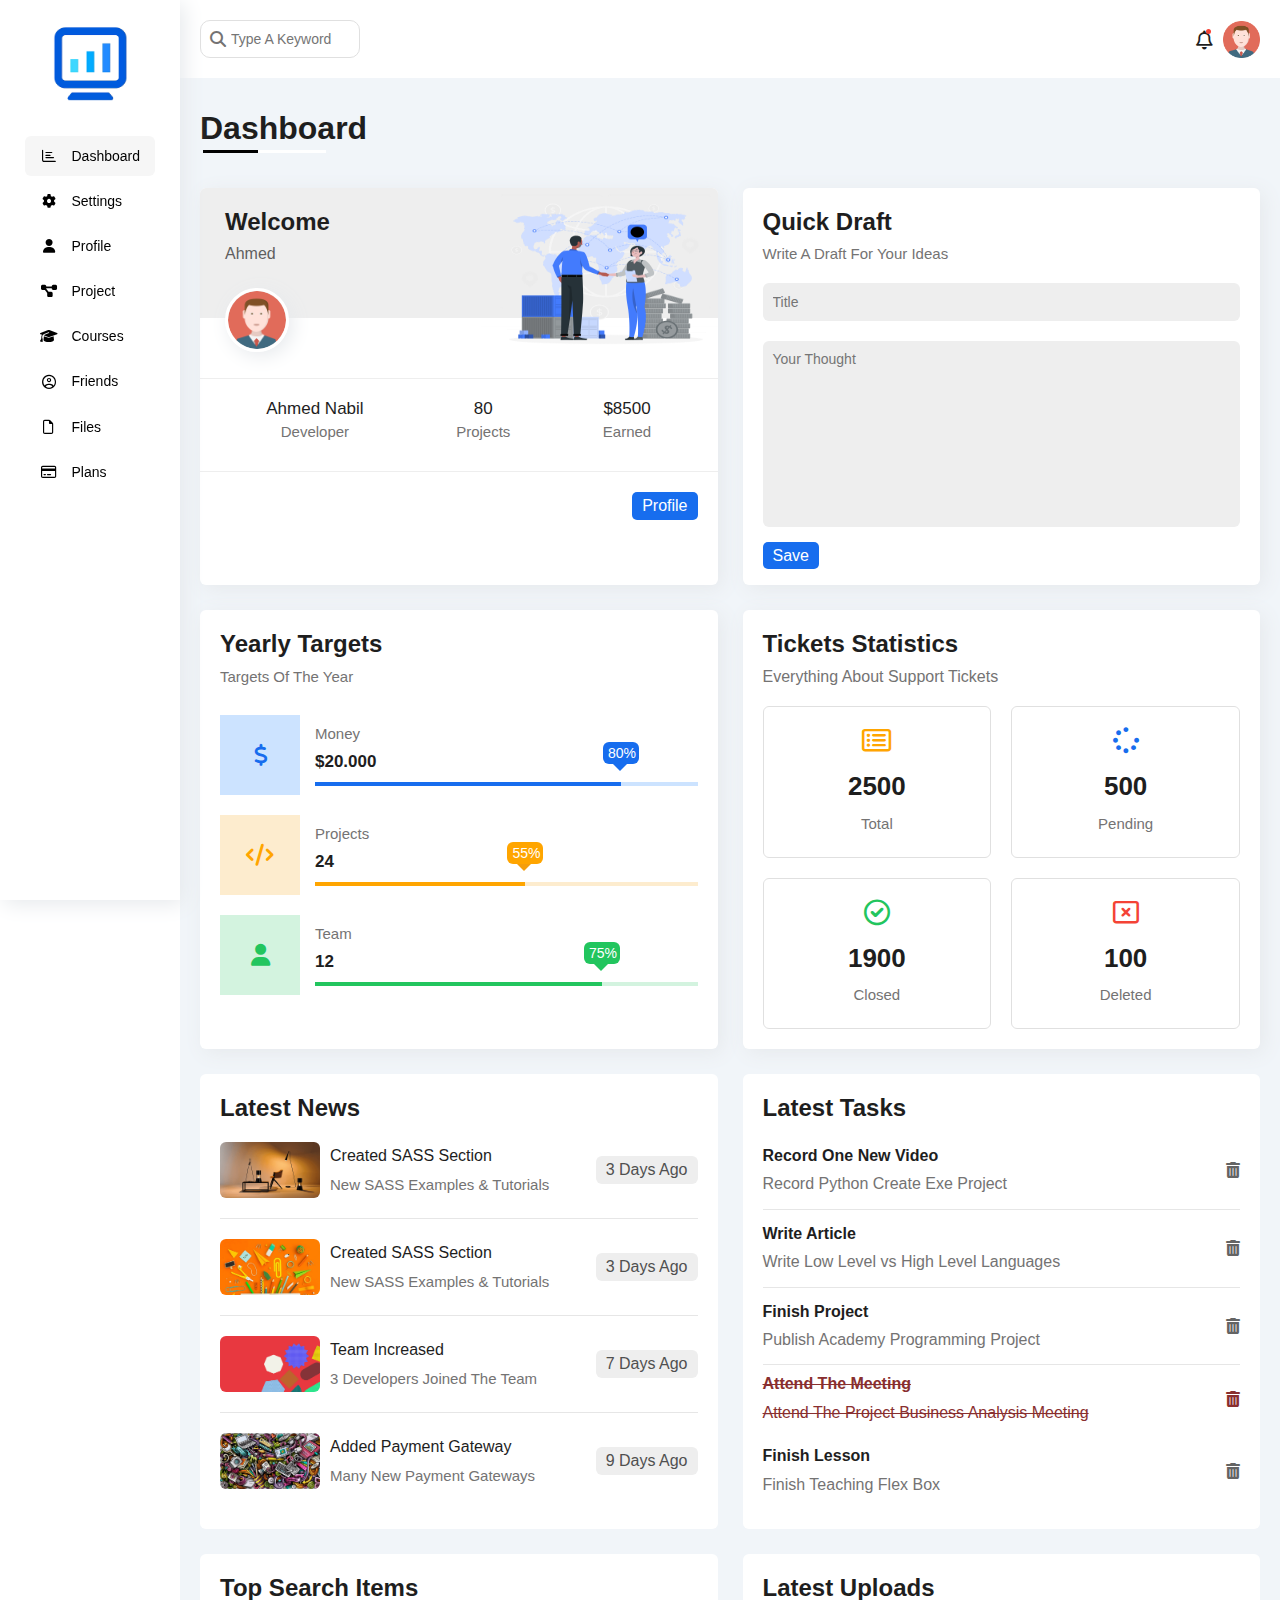
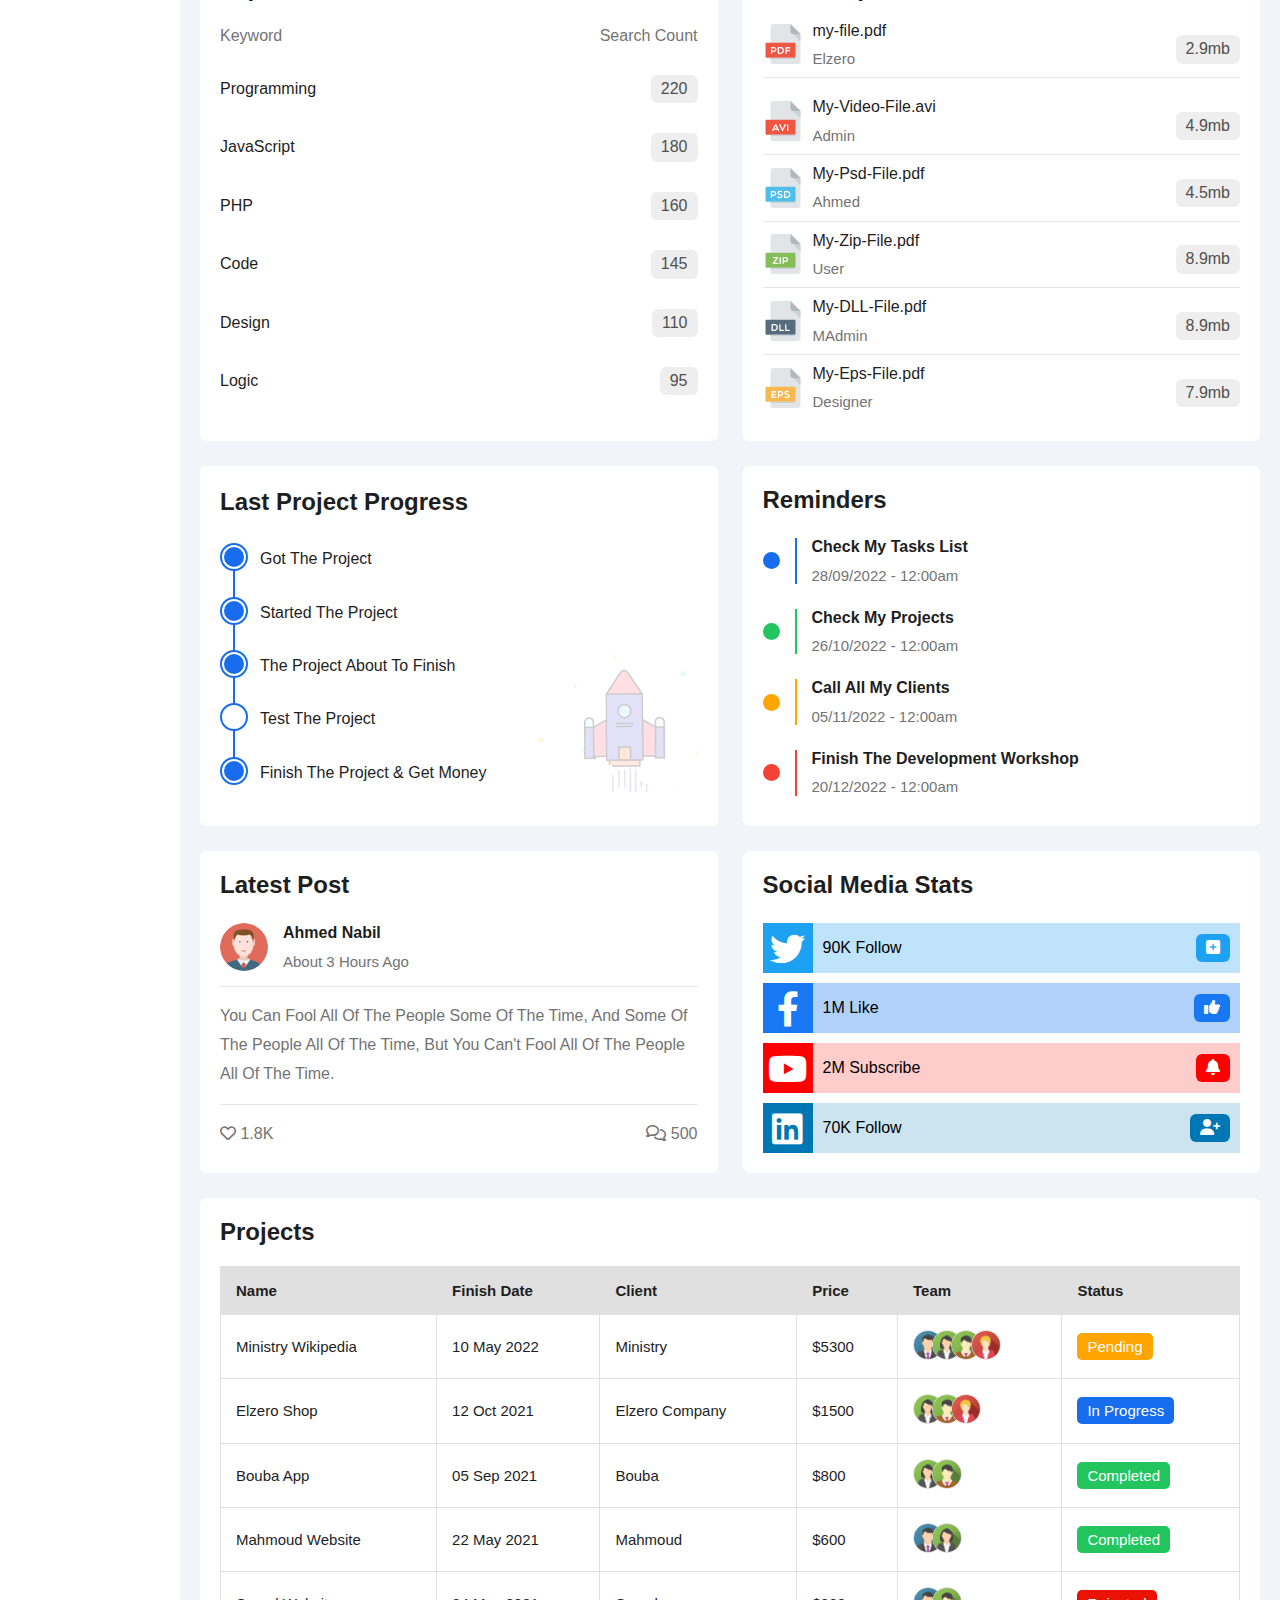
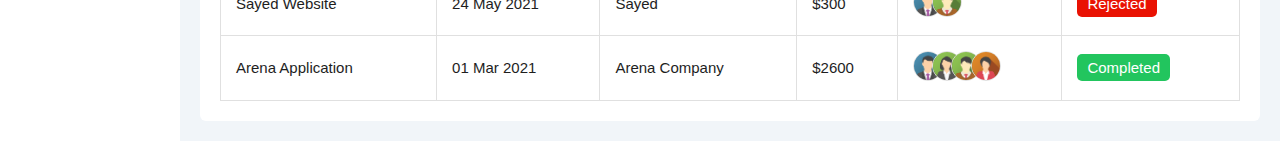
==== commit aee631f7: "Update index.html" ====
--- a/index.html
+++ b/index.html
@@ -18,11 +18,14 @@
   <link rel="stylesheet" href="css/all.min.css">
   <!-- google font -->
   <link rel="stylesheet" href="https://fonts.google.com/share?selection.family=Cairo:wght@300;400;500;600;700;800;900">
+  
   <!-- Favicon icon Img -->
+  <link rel="shortcut icon" href="imges/favicon.ico" type="image/x-icon">
   <link rel="apple-touch-icon"      sizes="180x180"    href="imges/apple-touch-icon.png">
   <link rel="icon" type="image/png" sizes="32x32"      href="imges/favicon-32x32.png">
   <link rel="icon" type="image/png" sizes="16x16"      href="imges/favicon-16x16.png">
   <link rel="manifest" href="imges/site.webmanifest">
+  
   <!-- Normalize File -->
   <link rel="stylesheet" href="css/Normalize.css">
   <!-- css FrameWork File-->
--- a/css/main.css
+++ b/css/main.css
@@ -63,6 +63,7 @@
   height: 100vh;
   top: 0px;
   position: sticky;
+  z-index: 2;
 }
 .container aside img{
   padding-top: 25px;
@@ -168,7 +169,7 @@
   height:5px;
   border-radius: 50%;
   background-color: #f44336;
-  top:5px;
+  top:8px;
   left:10px
 }
 @media(max-width:767px){
@@ -186,7 +187,6 @@
 
 /*start section*/
 .container section{
-  min-height: 100vh;
   background-color:#f1f5f9 ;
   padding: 10px 20px 20px;
 }
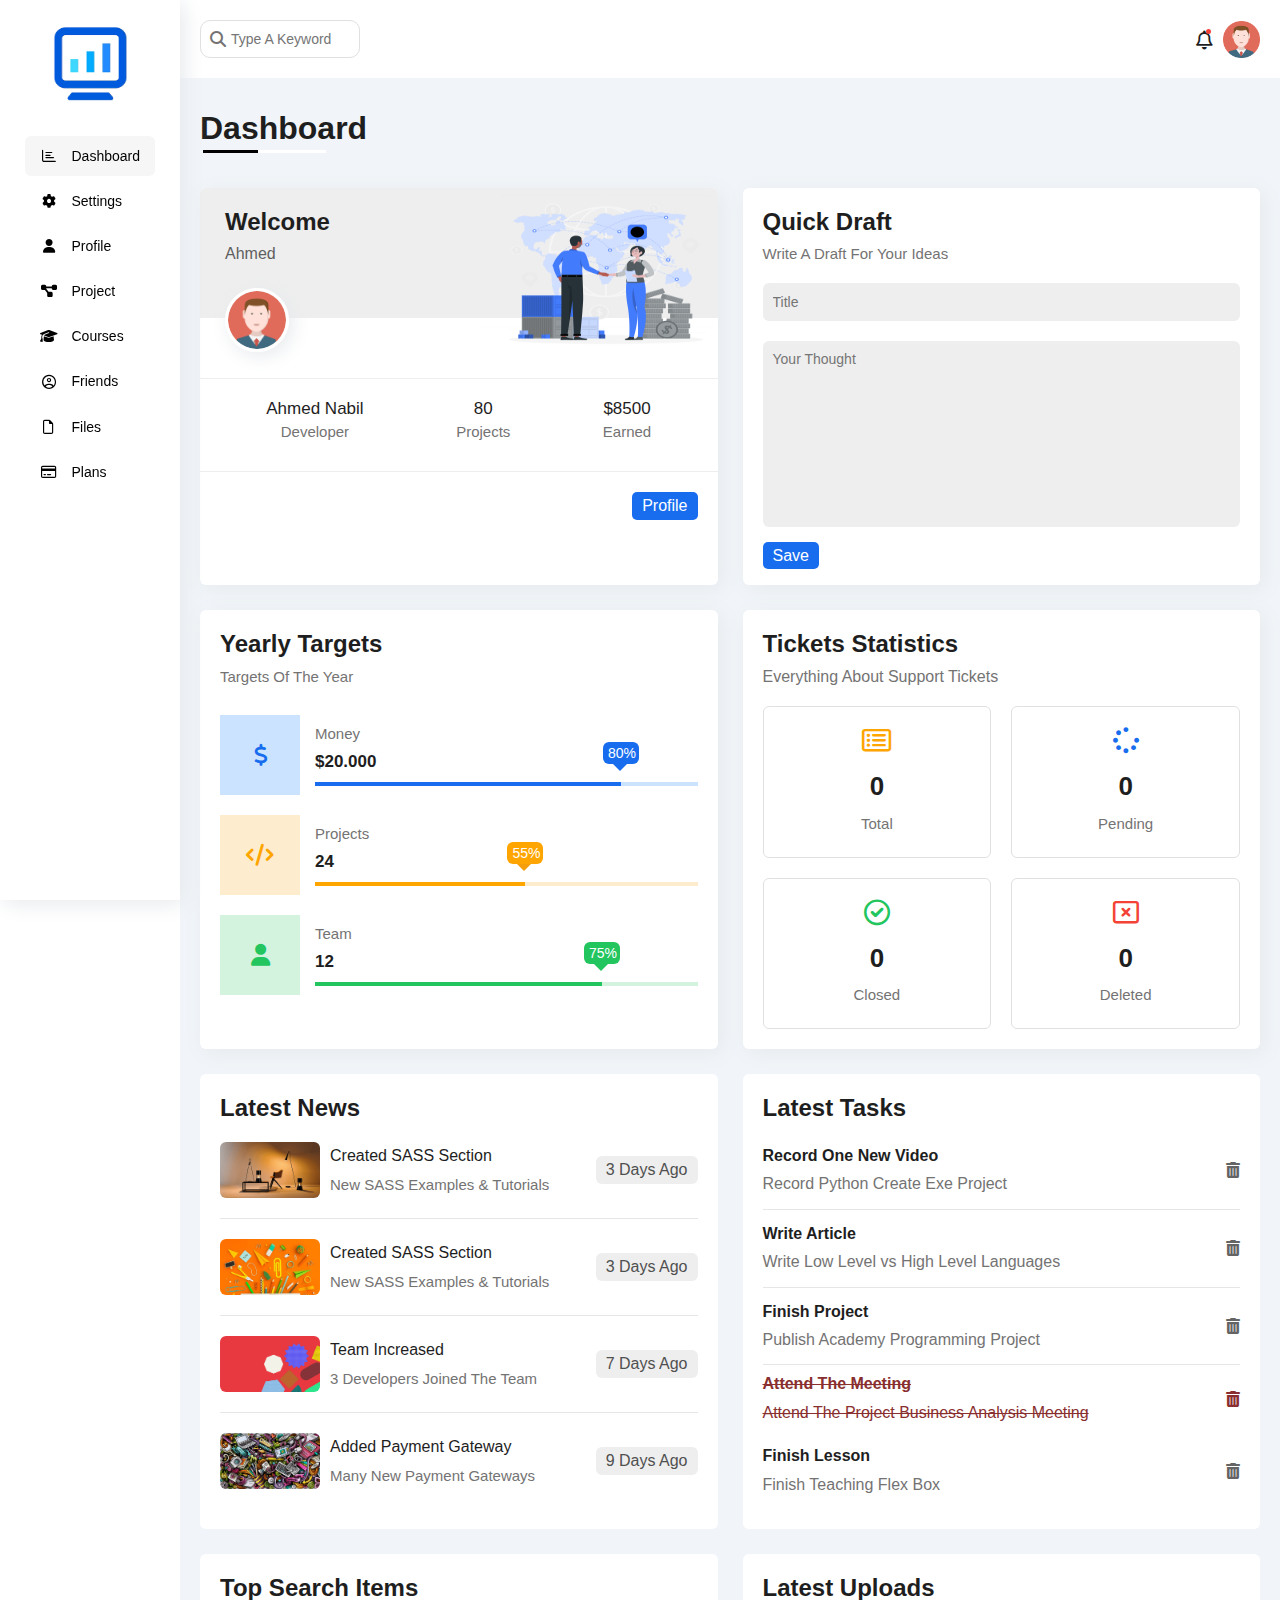
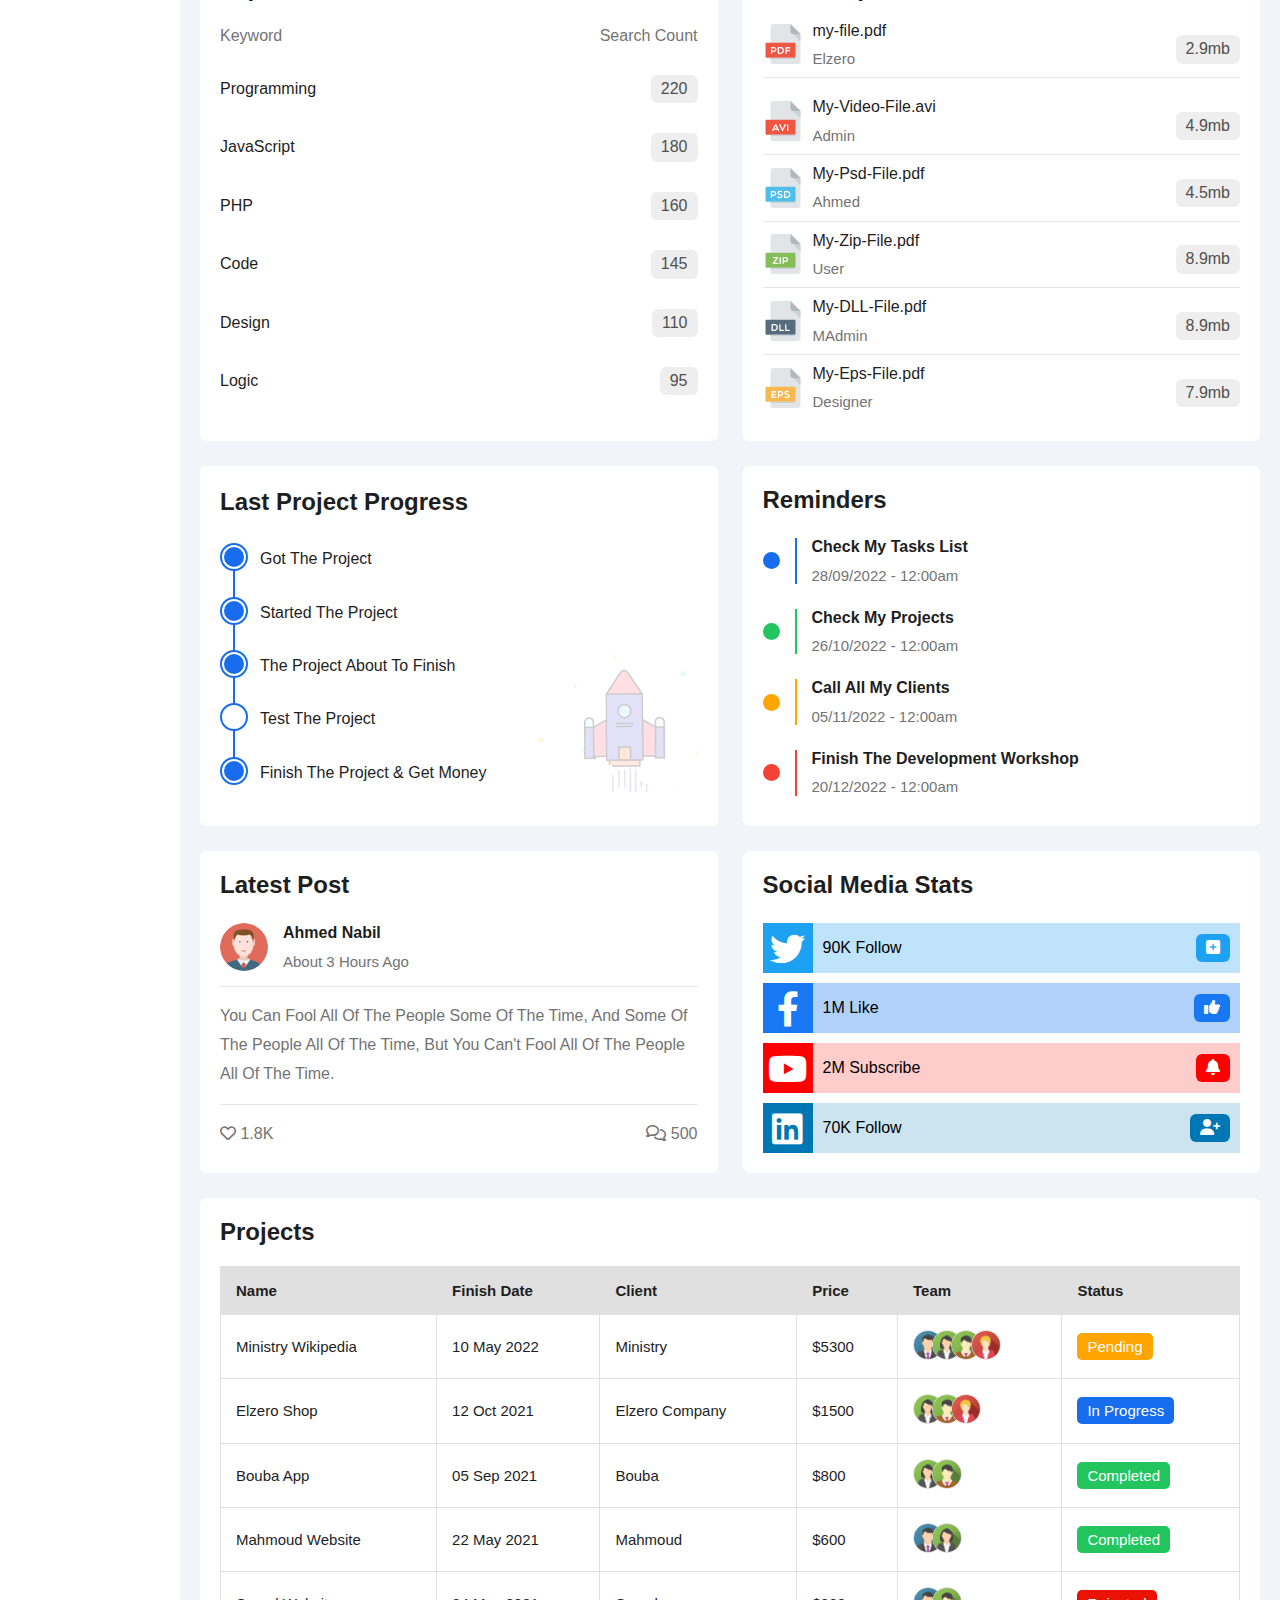
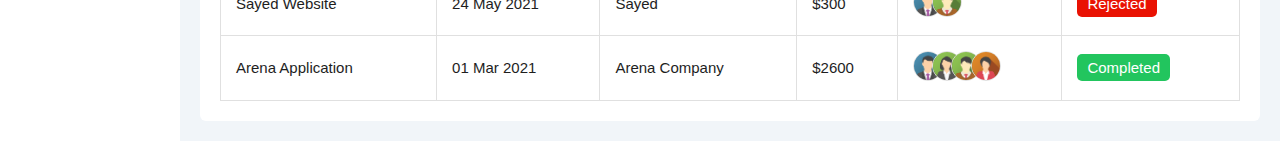
==== commit 19b35435: "Add files via upload" ====
--- a/index.html
+++ b/index.html
@@ -1,31 +1,28 @@
 <!DOCTYPE html>
 <html lang="en">
 <head>
-  <!-- HTML Meta Tags -->
 <title>Dashboard</title>
 <meta charset="UTF-8">
 <meta http-equiv="X-UA-Compatible" content="IE=edge">
 <meta name="viewport"    content="width=device-width, initial-scale=1.0">
 <meta name="description" content="This is Free Dashboard Template For Training">
-<meta property="og:image"content="imges/logo-icon.png">
-<meta property="og:image:type"  content="imges/png">
-<meta property="og:image:width" content="1024">
-<meta property="og:image:height"content="1024"> 
-
-
+
+  <!-- og:image -->
+  <meta property="og:image" content="imges/og-icon.png" />
+
+  <!-- Favicon icon Img -->
+  <link rel="shortcut icon" href="imges/favicon.ico" type="image/x-icon">
+  <link rel="icon" type="image/png"  href="imges/favicon-32x32.png"          sizes="32x32">
+  <link rel="icon" type="image/png"  href="imges/favicon-16x16.png"          sizes="16x16">
+  <link rel="icon" type="image/png"  href="imges/android-chrome-512x512.png" sizes="512x512">
+  <link rel="icon" type="image/png"  href="imges/android-chrome-192x192.png" sizes="192x192">
+  <link rel="manifest" href="imges/site.webmanifest">
 
   <!-- Font Awesome style -->
   <link rel="stylesheet" href="css/all.min.css">
   <!-- google font -->
   <link rel="stylesheet" href="https://fonts.google.com/share?selection.family=Cairo:wght@300;400;500;600;700;800;900">
-  
-  <!-- Favicon icon Img -->
-  <link rel="shortcut icon" href="imges/favicon.ico" type="image/x-icon">
-  <link rel="apple-touch-icon"      sizes="180x180"    href="imges/apple-touch-icon.png">
-  <link rel="icon" type="image/png" sizes="32x32"      href="imges/favicon-32x32.png">
-  <link rel="icon" type="image/png" sizes="16x16"      href="imges/favicon-16x16.png">
-  <link rel="manifest" href="imges/site.webmanifest">
-  
+
   <!-- Normalize File -->
   <link rel="stylesheet" href="css/Normalize.css">
   <!-- css FrameWork File-->
@@ -37,7 +34,7 @@
 <div class="container">
   <!-- start aside -->
   <aside class="box-sh">
-    <a href="index.html" aria-label="logo"> <img src="imges/logo.png" alt="logo" title="Logo" width="75px" height="136px"> </a>
+    <a href="index.html" aria-label="logo"> <img loading="lazy" src="imges/logo.png" alt="logo" title="Logo" width="75px" height="136px"> </a>
     <ul>
       <li><a href="index.html"    class="active"  title="Click to Dashboard" aria-label="dashboard"> <i class="ic fa-regular fa-chart-bar fa-fw"></i>      <span>Dashboard</span> </a>
       <li><a href="settings.html"  title="Click to Settings"  aria-label="settings">  <i class="ic fa-solid fa-gear fa-fw"></i>             <span>Settings</span>  </a>
@@ -61,7 +58,7 @@
       </div>
       <div class="bell">
         <i class="fa-regular fa-bell mr-10"></i>
-        <img src="imges/avatar.png" alt="avatar " width="37px" height="37px">
+        <img loading="lazy" src="imges/avatar.png" alt="avatar " width="37px" height="37px">
       </div>
     </header>
     <!-- End header -->
@@ -76,10 +73,10 @@
             <h2>Welcome</h2>
             <p class="mt-10">Ahmed</p>
           </div>
-          <img src="imges/welcome.png" alt="welcome" width="250px" height="200px" class="d-n">
+          <img loading="lazy" src="imges/welcome.png" alt="welcome" width="250px" height="200px" class="d-n">
         </div>
         <div class="img">
-          <img src="imges/avatar.png" alt="avatar"width="64px" height="64px" class="brd-50 box-sh">
+          <img loading="lazy" src="imges/avatar.png" alt="avatar"width="64px" height="64px" class="brd-50 box-sh">
         </div>
         <div class="data d-f jc-a  p-20 t-c f-col">
           <div class="fs-17 fw-500 mb-10">Ahmed Nabil <span class="d-b pt-5 tex-c fs-15 font-s">Developer</span></div>
@@ -143,22 +140,22 @@
         <div class="content d-f f-r gap-20 mt-20 jc-c">
           <div class="box d-f f-coll jc-c it-c lin brd p-20 brd-6 ">
             <i class="fa-regular fa-rectangle-list orange fs-26 mb-10"></i>
-            <p class="fs-26 fw-700">2500</p>
+            <p class="fs-26 fw-700" data-goal="2500">0</p>
             <span class="tex-c fs-15">Total</span>
           </div>
           <div class="box d-f f-coll jc-c it-c lin brd p-20 brd-6 ">
             <i class="fa-solid fa-spinner blue fs-26 mb-10"></i>
-            <p class="fs-26 fw-700">500</p>
+            <p class="fs-26 fw-700" data-goal="500">0</p>
             <span class="tex-c fs-15">Pending</span>
           </div>
           <div class="box d-f f-coll jc-c it-c lin brd p-20 brd-6 ">
             <i class="fa-sharp fa-regular fa-circle-check green fs-26 mb-10"></i>
-            <p class="fs-26 fw-700">1900</p>
+            <p class="fs-26 fw-700" data-goal="1900">0</p>
             <span class="tex-c fs-15">Closed</span>
           </div>
           <div class="box d-f f-coll jc-c it-c lin brd p-20 brd-6">
             <i class="fa-regular fa-rectangle-xmark red fs-26 mb-10"></i>
-            <p class="fs-26 fw-700">100</p>
+            <p class="fs-26 fw-700" data-goal="100">0</p>
             <span class="tex-c fs-15">Deleted</span>
           </div>
         </div>
@@ -167,28 +164,28 @@
         <h2>Latest News</h2>
         <div class="d-f it-c jc-b brd-b pt-20 pb-20 f-col">
           <div class="img d-f it-c f-col">
-            <img class="brd-6 mr-10" src="imges/news-01.png" alt="SASS Section" width="100px" height="56px">
+            <img loading="lazy" class="brd-6 mr-10" src="imges/news-01.png" alt="SASS Section" width="100px" height="56px">
             <div><p>Created SASS Section</p> <span class="fs-15 font-s d-b tex-c pt-10">New SASS Examples & Tutorials</span> </div>
           </div>
           <p class="btn-sh">3 Days Ago</p>
         </div>
         <div class="d-f it-c jc-b brd-b pt-20 pb-20 f-col">
           <div class="img d-f it-c f-col">
-            <img class="brd-6 mr-10" src="imges/news-02.png" alt="SASS Section" width="100px" height="56px">
+            <img loading="lazy" class="brd-6 mr-10" src="imges/news-02.png" alt="SASS Section" width="100px" height="56px">
             <div><p>Created SASS Section</p> <span class="fs-15 font-s d-b tex-c pt-10">New SASS Examples & Tutorials</span> </div>
           </div>
           <p class="btn-sh ">3 Days Ago</p>
         </div>
         <div class="d-f it-c jc-b brd-b pt-20 pb-20 f-col">
           <div class="img d-f  it-c f-col">
-            <img class="brd-6 mr-10" src="imges/news-03.png" alt="SASS Section" width="100px" height="56px">
+            <img loading="lazy" class="brd-6 mr-10" src="imges/news-03.png" alt="SASS Section" width="100px" height="56px">
             <div><p>Team Increased</p> <span class="fs-15 font-s d-b tex-c pt-10">3 Developers Joined The Team</span> </div>
           </div>
           <p class="btn-sh ">7 Days Ago</p>
         </div>
         <div class="d-f it-c jc-b pt-20 pb-20 f-col">
           <div class="img d-f it-c f-col">
-            <img class="brd-6 mr-10" src="imges/news-04.png" alt="SASS Section" width="100px" height="56px">
+            <img loading="lazy" class="brd-6 mr-10" src="imges/news-04.png" alt="SASS Section" width="100px" height="56px">
             <div><p>Added Payment Gateway</p> <span class="fs-15 font-s d-b tex-c pt-10">Many New Payment Gateways </span> </div>
           </div>
           <p class="btn-sh ">9 Days Ago</p>
@@ -231,42 +228,42 @@
         <h2>Latest Uploads</h2>
         <div class="d-f it-c jc-b brd-b pt-20 pb-10">
           <div class="img d-f it-c ">
-            <img class="mr-10" src="imges/pdf.svg" alt="pdf-file" width="40px" height="40px">
+            <img loading="lazy" class="mr-10" src="imges/pdf.svg" alt="pdf-file" width="40px" height="40px">
             <div class="font-s"><p>my-file.pdf</p> <span class="fs-15 font-s d-b tex-c pt-10">Elzero</span> </div>
           </div>
           <p class="btn-sh ml-10">2.9mb</p>
         </div>
         <div class="d-f it-c jc-b brd-b pt-20 pb-10">
           <div class="img d-f it-c ">
-            <img class="mr-10" src="imges/avi.svg" alt="pdf-file" width="40px" height="40px">
+            <img loading="lazy" class="mr-10" src="imges/avi.svg" alt="pdf-file" width="40px" height="40px">
             <div class="font-s"><p>My-Video-File.avi</p> <span class="fs-15 font-s d-b tex-c pt-10">Admin</span> </div>
           </div>
           <p class="btn-sh ml-10">4.9mb</p>
         </div>
         <div class="d-f it-c jc-b brd-b pt-10 pb-10">
           <div class="img d-f it-c ">
-            <img class="mr-10" src="imges/psd.svg" alt="psd-file" width="40px" height="40px">
+            <img loading="lazy" class="mr-10" src="imges/psd.svg" alt="psd-file" width="40px" height="40px">
             <div class="font-s"><p>My-Psd-File.pdf</p> <span class="fs-15 font-s d-b tex-c pt-10">Ahmed</span> </div>
           </div>
           <p class="btn-sh ml-10">4.5mb</p>
         </div>
         <div class="d-f it-c jc-b brd-b pt-10 pb-10 ">
           <div class="img d-f it-c ">
-            <img class="brd-6 mr-10" src="imges/zip.svg" alt="zib-file" width="40px" height="40px">
+            <img loading="lazy" class="brd-6 mr-10" src="imges/zip.svg" alt="zib-file" width="40px" height="40px">
             <div class="font-s"><p>My-Zip-File.pdf</p> <span class="fs-15 font-s d-b tex-c pt-10">User</span> </div>
           </div>
           <p class="btn-sh ml-10">8.9mb</p>
         </div>
         <div class="d-f it-c jc-b brd-b pt-10 pb-10">
           <div class="img d-f  it-c ">
-            <img class="brd-6 mr-10 " src="imges/dll.svg" alt="dll-file" width="40px" height="40px">
+            <img loading="lazy" class="brd-6 mr-10 " src="imges/dll.svg" alt="dll-file" width="40px" height="40px">
             <div class="font-s"><p>My-DLL-File.pdf</p> <span class="fs-15 font-s d-b tex-c pt-10">MAdmin</span> </div>
           </div>
           <p class="btn-sh ml-10">8.9mb</p>
         </div>
         <div class="d-f it-c jc-b pt-10 pb-10 ">
           <div class="img d-f it-c">
-            <img class="brd-6 mr-10" src="imges/eps.svg" alt="ebs-file" width="40px" height="40px">
+            <img loading="lazy" class="brd-6 mr-10" src="imges/eps.svg" alt="ebs-file" width="40px" height="40px">
             <div class="font-s"><p>My-Eps-File.pdf</p> <span class="fs-15 font-s d-b tex-c pt-10">Designer</span> </div>
           </div>
           <p class="btn-sh ml-10">7.9mb</p>
@@ -282,7 +279,7 @@
             <li class="pt-25 pb-10 pl-20 crunet font-s">Test The Project</li>
             <li class="pt-25 pb-10 pl-20 done font-s">Finish The Project & Get Money</li>
           </ul>
-          <img class="d-n" src="imges/project.png" alt="project" width="160px" height="152px">
+          <img loading="lazy" class="d-n" src="imges/project.png" alt="project" width="160px" height="152px">
         </div>
       </div>
       <div class="reminders p-20 brd-6 bg-w">
@@ -295,7 +292,7 @@
       <div class="post p-20 brd-6 bg-w">
         <h2>Latest Post</h2>
         <div class="mt-25 d-f it-c brd-b pb-15">
-          <img class="brd-50 mr-15" src="imges/avatar.png" alt="user" width="48px" height="48px">
+          <img loading="lazy" class="brd-50 mr-15" src="imges/avatar.png" alt="user" width="48px" height="48px">
           <p class="fw-600">Ahmed Nabil <span class="fs-15 tex-c pt-10 d-b fw-500">About 3 Hours Ago</span></p>
         </div>
         <p class="lin fw-500 pt-15 pb-15 brd-b fs-16 font-s t-cc tex-c">You Can Fool All Of The People Some Of The Time, And Some Of The People All Of The Time, But You Can't Fool All Of The People All Of The Time.</p>
@@ -342,10 +339,10 @@
               <td>Ministry</td>
               <td>$5300</td>
               <td>
-                <img src="imges/team-01.png" alt="team-01"/>
-                <img src="imges/team-02.png" alt="team-02"/>
-                <img src="imges/team-03.png" alt="team-03"/>
-                <img src="imges/team-05.png" alt="team-0"/>
+                <img loading="lazy" src="imges/team-01.png" alt="team-01"/>
+                <img loading="lazy" src="imges/team-02.png" alt="team-02"/>
+                <img loading="lazy" src="imges/team-03.png" alt="team-03"/>
+                <img loading="lazy" src="imges/team-05.png" alt="team-0"/>
               </td>
               <td>
                 <span class="btn-o">Pending</span>
@@ -357,9 +354,9 @@
               <td>Elzero Company</td>
               <td>$1500</td>
               <td>
-                <img src="imges/team-02.png" alt="team-02"/>
-                <img src="imges/team-03.png" alt="team-03"/>
-                <img src="imges/team-05.png" alt="team-0"/>
+                <img loading="lazy" src="imges/team-02.png" alt="team-02"/>
+                <img loading="lazy" src="imges/team-03.png" alt="team-03"/>
+                <img loading="lazy" src="imges/team-05.png" alt="team-0"/>
               </td>
               <td><span class="btn-b">In Progress</span></td>
             </tr>
@@ -369,8 +366,8 @@
               <td>Bouba</td>
               <td>$800</td>
               <td>
-                <img src="imges/team-02.png" alt="" />
-                <img src="imges/team-03.png" alt="" />
+                <img loading="lazy" src="imges/team-02.png" alt="" />
+                <img loading="lazy" src="imges/team-03.png" alt="" />
               </td>
               <td><span class="btn-g">Completed</span></td>
             </tr>
@@ -380,8 +377,8 @@
               <td>Mahmoud</td>
               <td>$600</td>
               <td>
-                <img src="imges/team-01.png" alt="" />
-                <img src="imges/team-02.png" alt="" />
+                <img loading="lazy" src="imges/team-01.png" alt="" />
+                <img loading="lazy" src="imges/team-02.png" alt="" />
               </td>
               <td><span class="btn-g">Completed</span></td>
             </tr>
@@ -391,8 +388,8 @@
               <td>Sayed</td>
               <td>$300</td>
               <td>
-                <img src="imges/team-01.png" alt="" />
-                <img src="imges/team-03.png" alt="" />
+                <img loading="lazy" src="imges/team-01.png" alt="" />
+                <img loading="lazy" src="imges/team-03.png" alt="" />
               </td>
               <td><span class="btn-r">Rejected</span></td>
             </tr >
@@ -402,10 +399,10 @@
               <td>Arena Company</td>
               <td>$2600</td>
               <td>
-                <img src="imges/team-01.png" alt="" />
-                <img src="imges/team-02.png" alt="" />
-                <img src="imges/team-03.png" alt="" />
-                <img src="imges/team-04.png" alt="" />
+                <img loading="lazy" src="imges/team-01.png" alt="" />
+                <img loading="lazy" src="imges/team-02.png" alt="" />
+                <img loading="lazy" src="imges/team-03.png" alt="" />
+                <img loading="lazy" src="imges/team-04.png" alt="" />
               </td>
               <td><span class="btn-g">Completed</span></td>
             </tr >
@@ -419,7 +416,10 @@
   <!-- End content-->
 </div>
 
+  <!--Main Js File  -->
+  <script src="js/main.js"></script>
   <!--Font-Awesome Js File  -->
   <script src="js/all.min.js"></script>
+  </script>
 </body>
 </html>
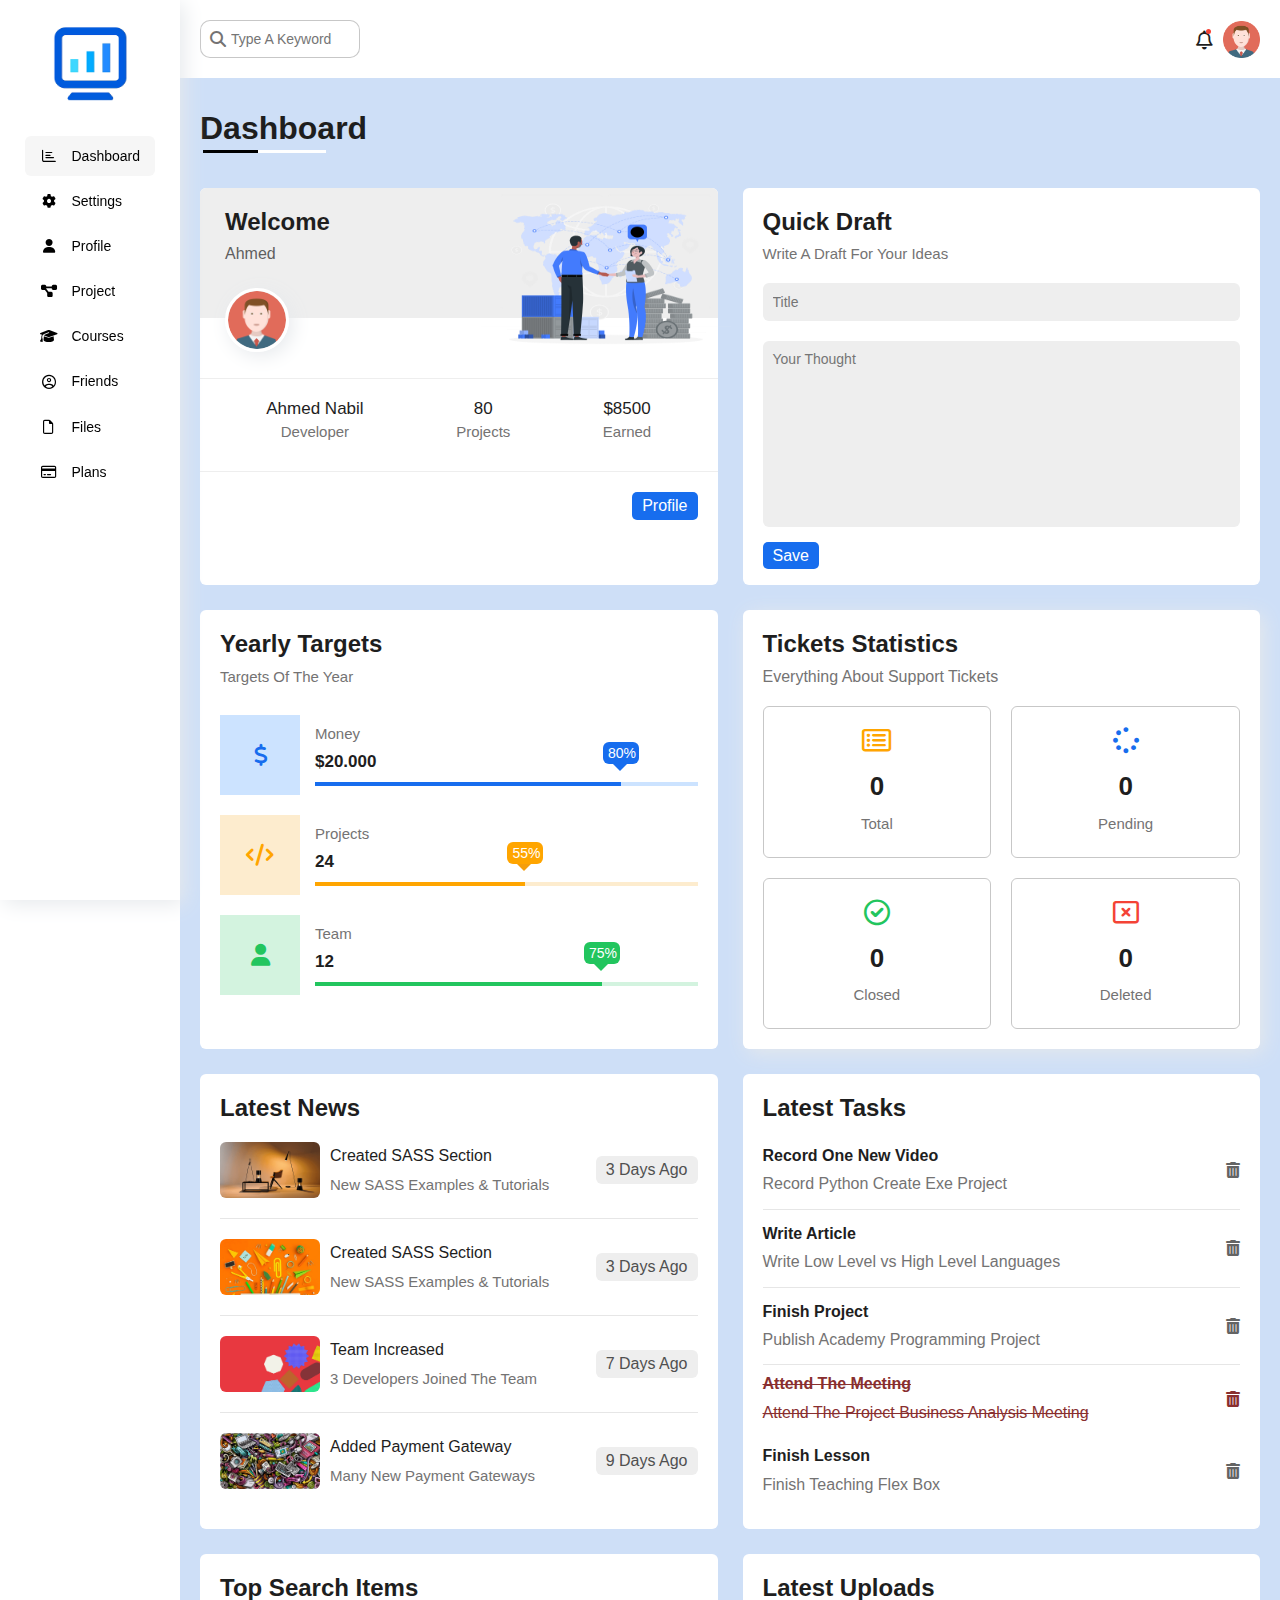
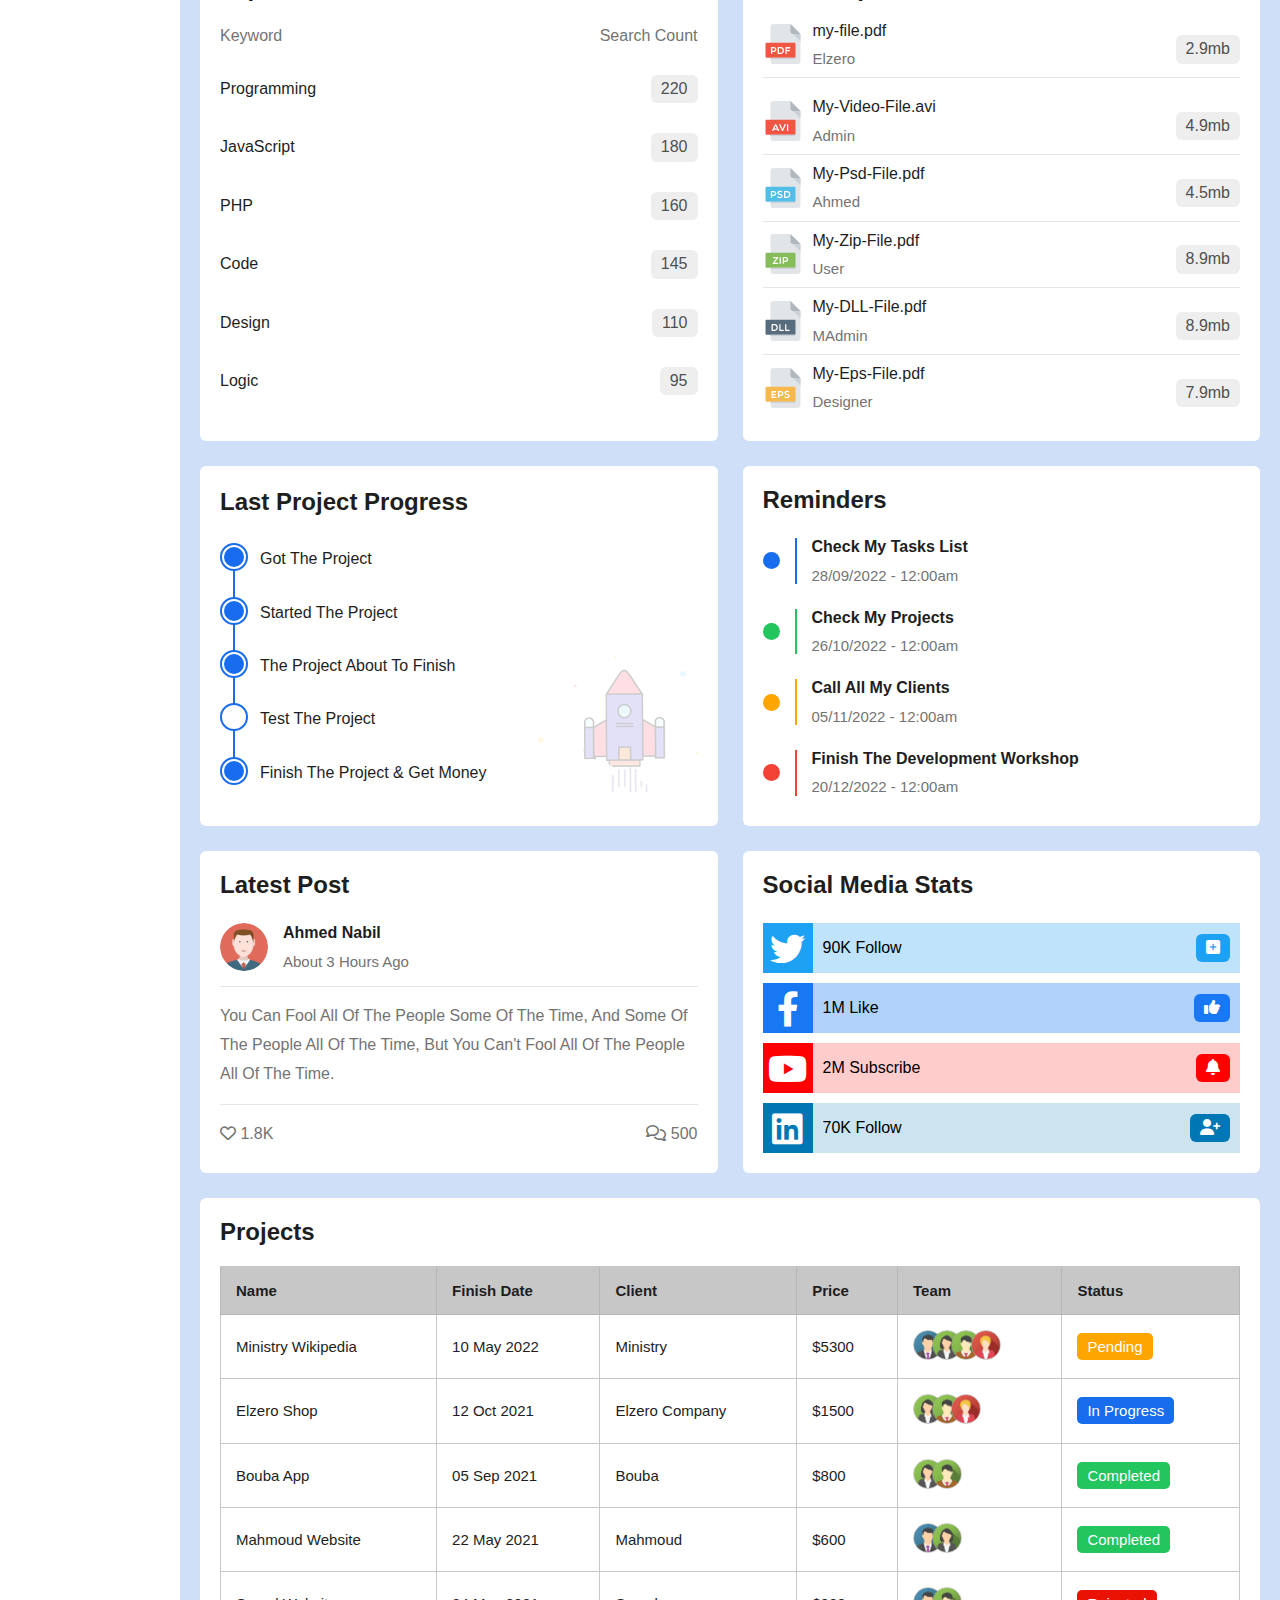
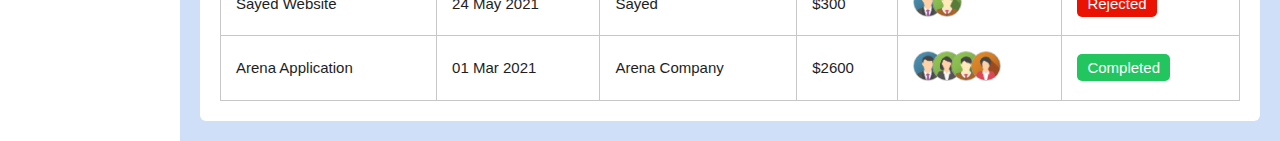
==== commit c37a49d0: "Update index.html" ====
--- a/index.html
+++ b/index.html
@@ -1,11 +1,14 @@
 <!DOCTYPE html>
 <html lang="en">
+  
 <head>
 <title>Dashboard</title>
 <meta charset="UTF-8">
 <meta http-equiv="X-UA-Compatible" content="IE=edge">
 <meta name="viewport"    content="width=device-width, initial-scale=1.0">
 <meta name="description" content="This is Free Dashboard Template For Training">
+<meta name="keywords" content="dashbord admin">
+<meta name="author" content="Ahmed Nabil">
 
   <!-- og:image -->
   <meta property="og:image" content="imges/og-icon.png" />
@@ -16,13 +19,11 @@
   <link rel="icon" type="image/png"  href="imges/favicon-16x16.png"          sizes="16x16">
   <link rel="icon" type="image/png"  href="imges/android-chrome-512x512.png" sizes="512x512">
   <link rel="icon" type="image/png"  href="imges/android-chrome-192x192.png" sizes="192x192">
-  <link rel="manifest" href="imges/site.webmanifest">
 
   <!-- Font Awesome style -->
   <link rel="stylesheet" href="css/all.min.css">
   <!-- google font -->
   <link rel="stylesheet" href="https://fonts.google.com/share?selection.family=Cairo:wght@300;400;500;600;700;800;900">
-
   <!-- Normalize File -->
   <link rel="stylesheet" href="css/Normalize.css">
   <!-- css FrameWork File-->
@@ -64,10 +65,10 @@
     <!-- End header -->
 
     <!-- start  Dashboard-->
-    <section>
+    <section class="bg">
       <h1>Dashboard</h1>
       <div class="dash">
-        <div class="welcome brd-6 box-sh pb-10">
+        <div class="welcome brd-6 pb-10">
         <div class="hed bg-s d-f jc-b">
           <div class="text pt-20">
             <h2>Welcome</h2>
@@ -87,14 +88,14 @@
           <a href="profile.html" class="btn-b d-f mt-20 " aria-label="to Profile" title="Profile">Profile</a>
         </div>
         </div>
-        <div class="quick bg-w p-20 brd-6 box-sh">
+        <div class="quick bg-w p-20 brd-6">
           <h2>Quick Draft</h2>
           <p class="tex-c mt-10 font-s fs-15">Write A Draft For Your Ideas</p>
           <input type="text" placeholder="Title" aria-label="Title" class="d-b mt-20 bg-s brd-n p-10 brd-6 w-f">
           <textarea name="" id="#" cols="30" rows="9" placeholder="Your Thought" class="d-b mt-20 mb-20 bg-s brd-n p-10 brd-6 w-f"></textarea>
           <a href="#" class="btn-b " aria-label="save" title="Save">Save</a>
         </div>
-        <div class="Targets bg-w p-20 brd-6 box-sh">
+        <div class="Targets bg-w p-20 brd-6 ">
           <h2>Yearly Targets</h2>
           <p class="fs-15 font-s tex-c mt-10 mb-20">Targets Of The Year</p>
           <div class="dolr mark d-f mb-10">
--- a/css/framework.css
+++ b/css/framework.css
@@ -298,6 +298,9 @@
 }
 .lin{
   line-height: 1.8;
+}
+.bg{
+  background-color: #bed4f4c0 !important;
 }
 .bg-s{
   background-color: var(--second-back);
@@ -448,4 +451,4 @@
 .toggle input:checked + label::after, .toggle input:checked + label .toggle-on, .toggle input:checked + label .toggle-off{
   left: 82%;
   }
-}+}
--- a/css/main.css
+++ b/css/main.css
@@ -28,7 +28,7 @@
 --second-back:#eee;
 --alt-color:#0059d5 ;
 --tex-color:#747373 ;
---border-color:#e0e0e0;
+--border-color:#afafafb3;
 --main-transition:.3s ;
 --box-shadow: 4px 4px 20px  #e6e9ec;
 --green-color:#22c55e;
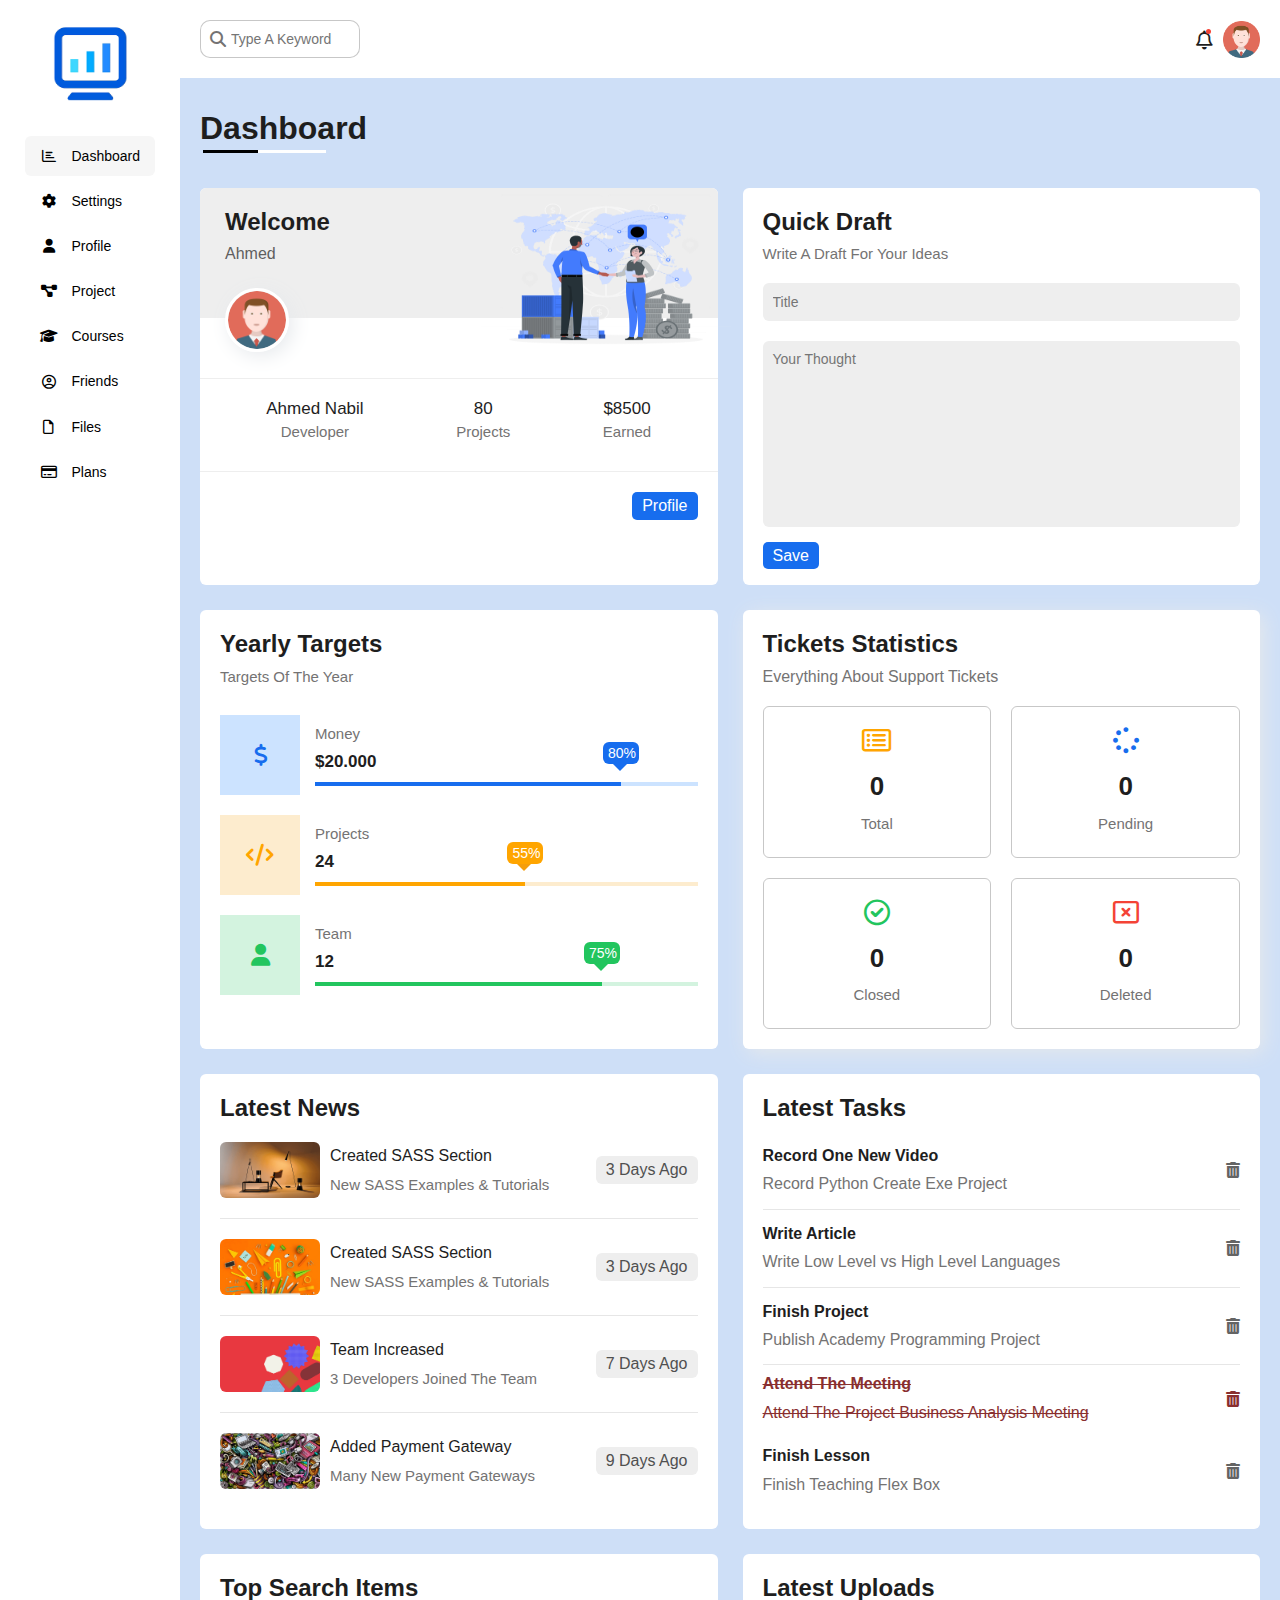
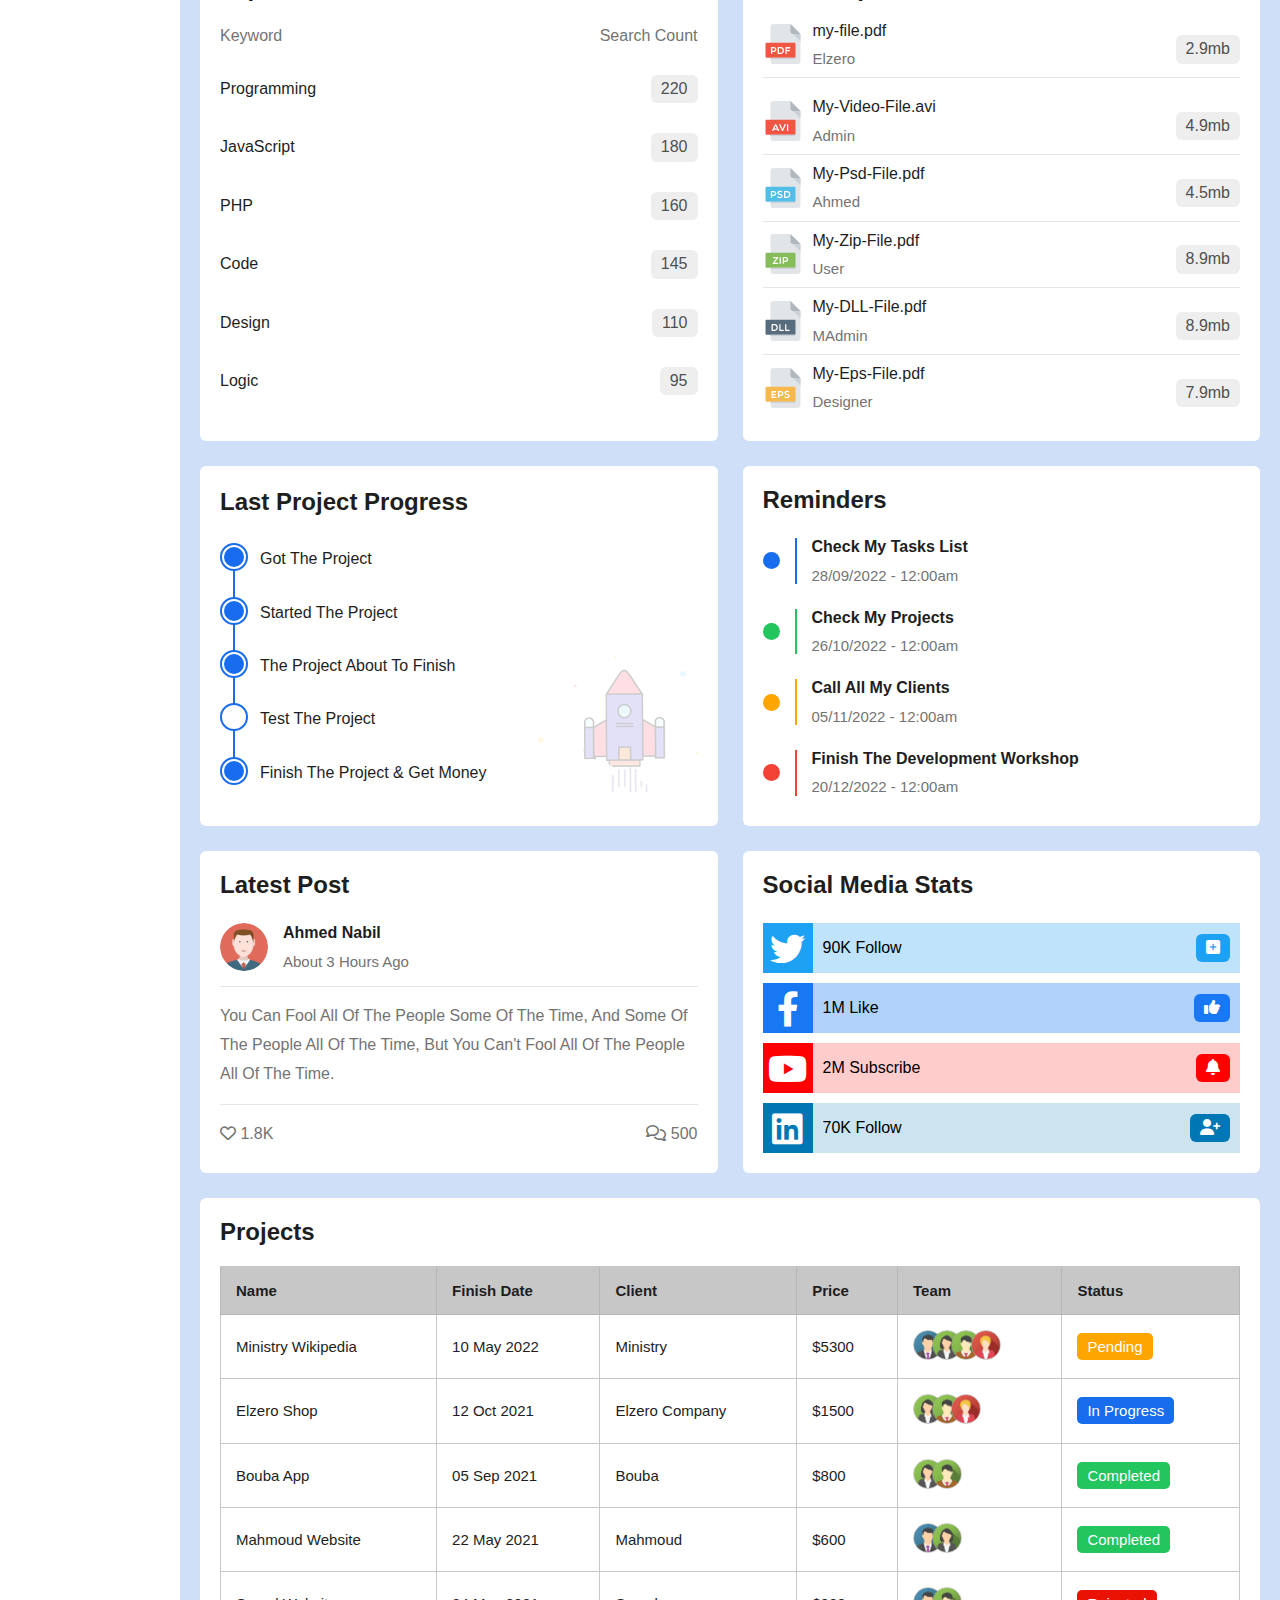
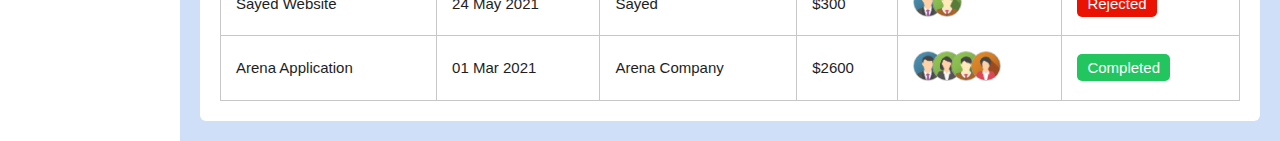
==== commit bcf36c20: "Update index.html" ====
--- a/index.html
+++ b/index.html
@@ -34,7 +34,7 @@
 <body>
 <div class="container">
   <!-- start aside -->
-  <aside class="box-sh">
+  <aside>
     <a href="index.html" aria-label="logo"> <img loading="lazy" src="imges/logo.png" alt="logo" title="Logo" width="75px" height="136px"> </a>
     <ul>
       <li><a href="index.html"    class="active"  title="Click to Dashboard" aria-label="dashboard"> <i class="ic fa-regular fa-chart-bar fa-fw"></i>      <span>Dashboard</span> </a>
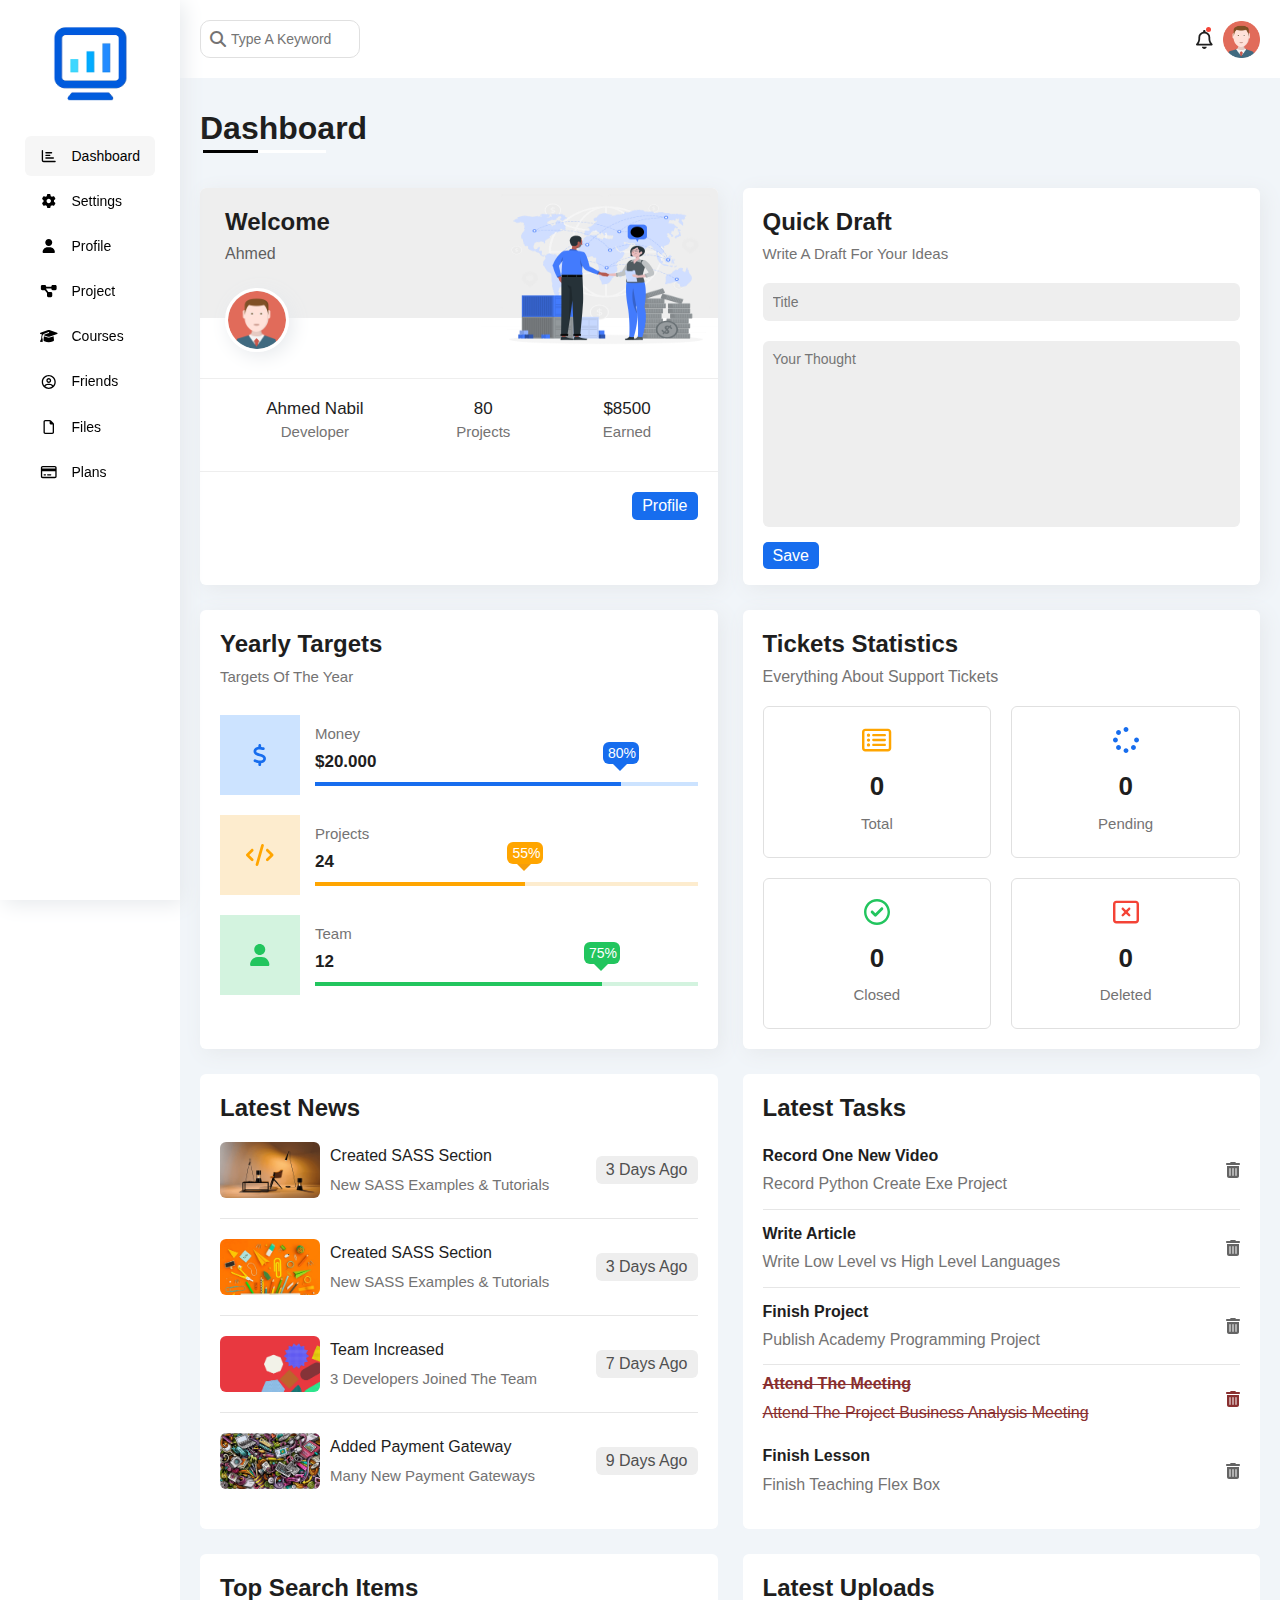
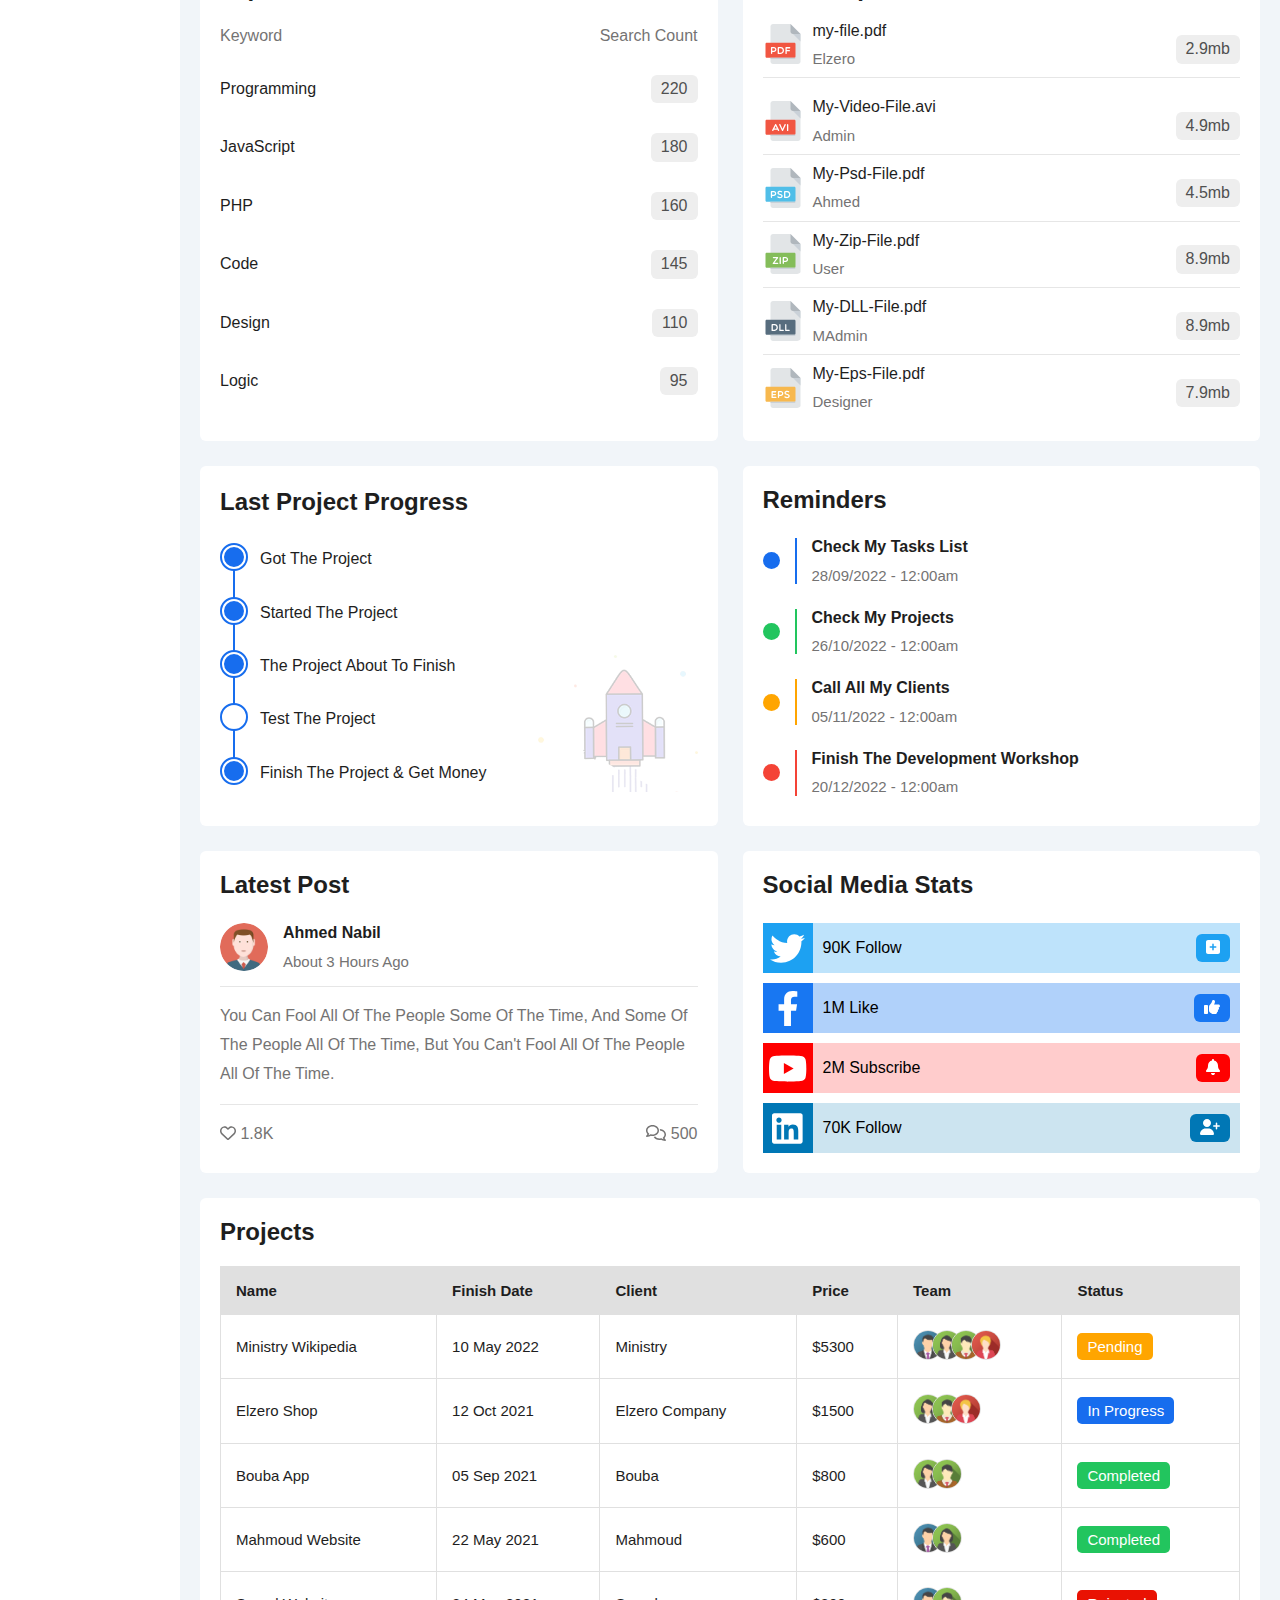
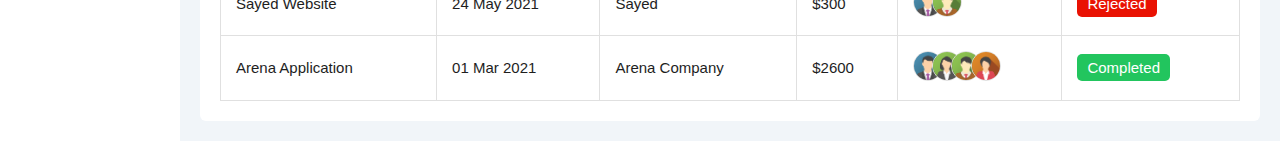
==== commit bbf11380: "Add files via upload" ====
--- a/index.html
+++ b/index.html
@@ -1,14 +1,11 @@
 <!DOCTYPE html>
 <html lang="en">
-  
 <head>
 <title>Dashboard</title>
 <meta charset="UTF-8">
 <meta http-equiv="X-UA-Compatible" content="IE=edge">
 <meta name="viewport"    content="width=device-width, initial-scale=1.0">
 <meta name="description" content="This is Free Dashboard Template For Training">
-<meta name="keywords" content="dashbord admin">
-<meta name="author" content="Ahmed Nabil">
 
   <!-- og:image -->
   <meta property="og:image" content="imges/og-icon.png" />
@@ -19,11 +16,13 @@
   <link rel="icon" type="image/png"  href="imges/favicon-16x16.png"          sizes="16x16">
   <link rel="icon" type="image/png"  href="imges/android-chrome-512x512.png" sizes="512x512">
   <link rel="icon" type="image/png"  href="imges/android-chrome-192x192.png" sizes="192x192">
+  <link rel="manifest" href="imges/site.webmanifest">
 
   <!-- Font Awesome style -->
   <link rel="stylesheet" href="css/all.min.css">
   <!-- google font -->
   <link rel="stylesheet" href="https://fonts.google.com/share?selection.family=Cairo:wght@300;400;500;600;700;800;900">
+
   <!-- Normalize File -->
   <link rel="stylesheet" href="css/Normalize.css">
   <!-- css FrameWork File-->
@@ -34,7 +33,7 @@
 <body>
 <div class="container">
   <!-- start aside -->
-  <aside>
+  <aside class="box-sh">
     <a href="index.html" aria-label="logo"> <img loading="lazy" src="imges/logo.png" alt="logo" title="Logo" width="75px" height="136px"> </a>
     <ul>
       <li><a href="index.html"    class="active"  title="Click to Dashboard" aria-label="dashboard"> <i class="ic fa-regular fa-chart-bar fa-fw"></i>      <span>Dashboard</span> </a>
@@ -65,10 +64,10 @@
     <!-- End header -->
 
     <!-- start  Dashboard-->
-    <section class="bg">
+    <section>
       <h1>Dashboard</h1>
       <div class="dash">
-        <div class="welcome brd-6 pb-10">
+        <div class="welcome brd-6 box-sh pb-10">
         <div class="hed bg-s d-f jc-b">
           <div class="text pt-20">
             <h2>Welcome</h2>
@@ -88,14 +87,14 @@
           <a href="profile.html" class="btn-b d-f mt-20 " aria-label="to Profile" title="Profile">Profile</a>
         </div>
         </div>
-        <div class="quick bg-w p-20 brd-6">
+        <div class="quick bg-w p-20 brd-6 box-sh">
           <h2>Quick Draft</h2>
           <p class="tex-c mt-10 font-s fs-15">Write A Draft For Your Ideas</p>
           <input type="text" placeholder="Title" aria-label="Title" class="d-b mt-20 bg-s brd-n p-10 brd-6 w-f">
           <textarea name="" id="#" cols="30" rows="9" placeholder="Your Thought" class="d-b mt-20 mb-20 bg-s brd-n p-10 brd-6 w-f"></textarea>
           <a href="#" class="btn-b " aria-label="save" title="Save">Save</a>
         </div>
-        <div class="Targets bg-w p-20 brd-6 ">
+        <div class="Targets bg-w p-20 brd-6 box-sh">
           <h2>Yearly Targets</h2>
           <p class="fs-15 font-s tex-c mt-10 mb-20">Targets Of The Year</p>
           <div class="dolr mark d-f mb-10">
--- a/css/framework.css
+++ b/css/framework.css
@@ -298,9 +298,6 @@
 }
 .lin{
   line-height: 1.8;
-}
-.bg{
-  background-color: #bed4f4c0 !important;
 }
 .bg-s{
   background-color: var(--second-back);
@@ -451,4 +448,4 @@
 .toggle input:checked + label::after, .toggle input:checked + label .toggle-on, .toggle input:checked + label .toggle-off{
   left: 82%;
   }
-}
+}--- a/css/main.css
+++ b/css/main.css
@@ -28,7 +28,7 @@
 --second-back:#eee;
 --alt-color:#0059d5 ;
 --tex-color:#747373 ;
---border-color:#afafafb3;
+--border-color:#e0e0e0;
 --main-transition:.3s ;
 --box-shadow: 4px 4px 20px  #e6e9ec;
 --green-color:#22c55e;
@@ -64,6 +64,7 @@
   top: 0px;
   position: sticky;
   z-index: 2;
+  box-shadow: var(--box-shadow);
 }
 .container aside img{
   padding-top: 25px;
@@ -169,7 +170,7 @@
   height:5px;
   border-radius: 50%;
   background-color: #f44336;
-  top:8px;
+  top:6px;
   left:10px
 }
 @media(max-width:767px){
